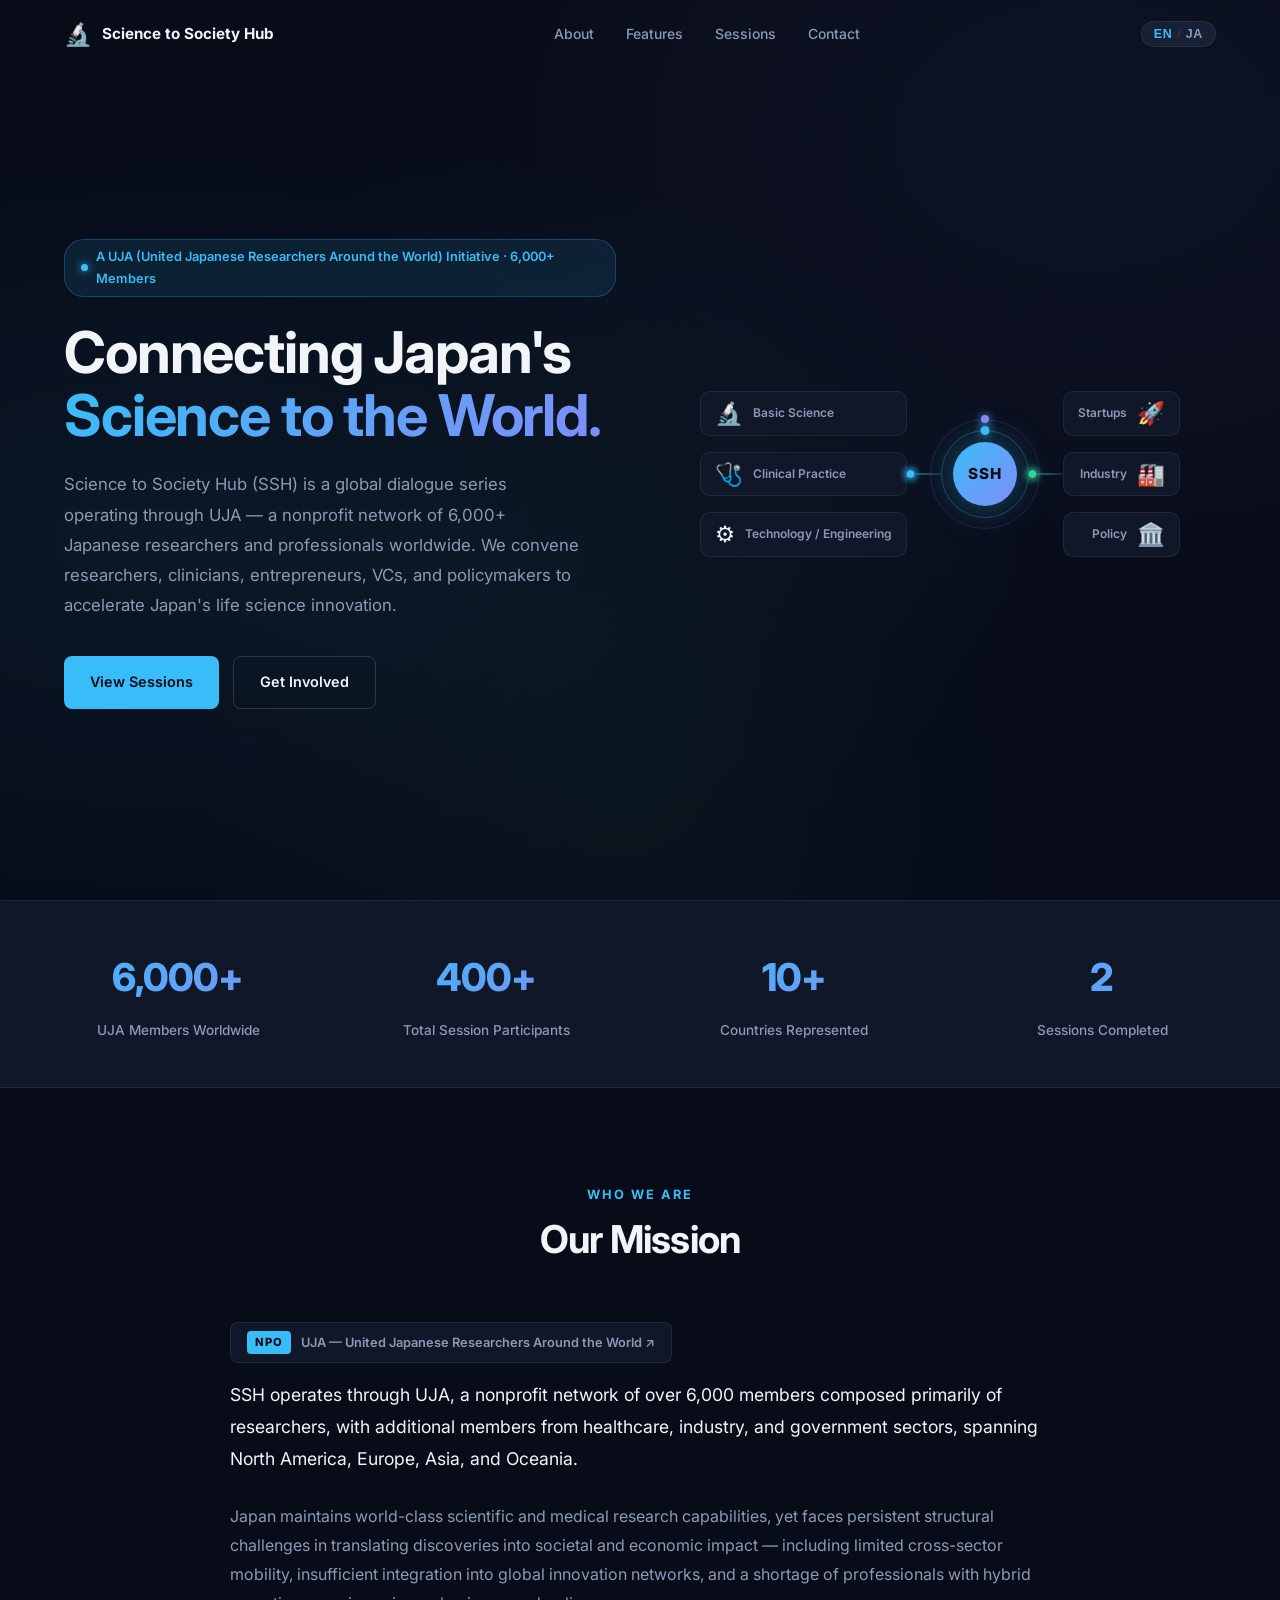
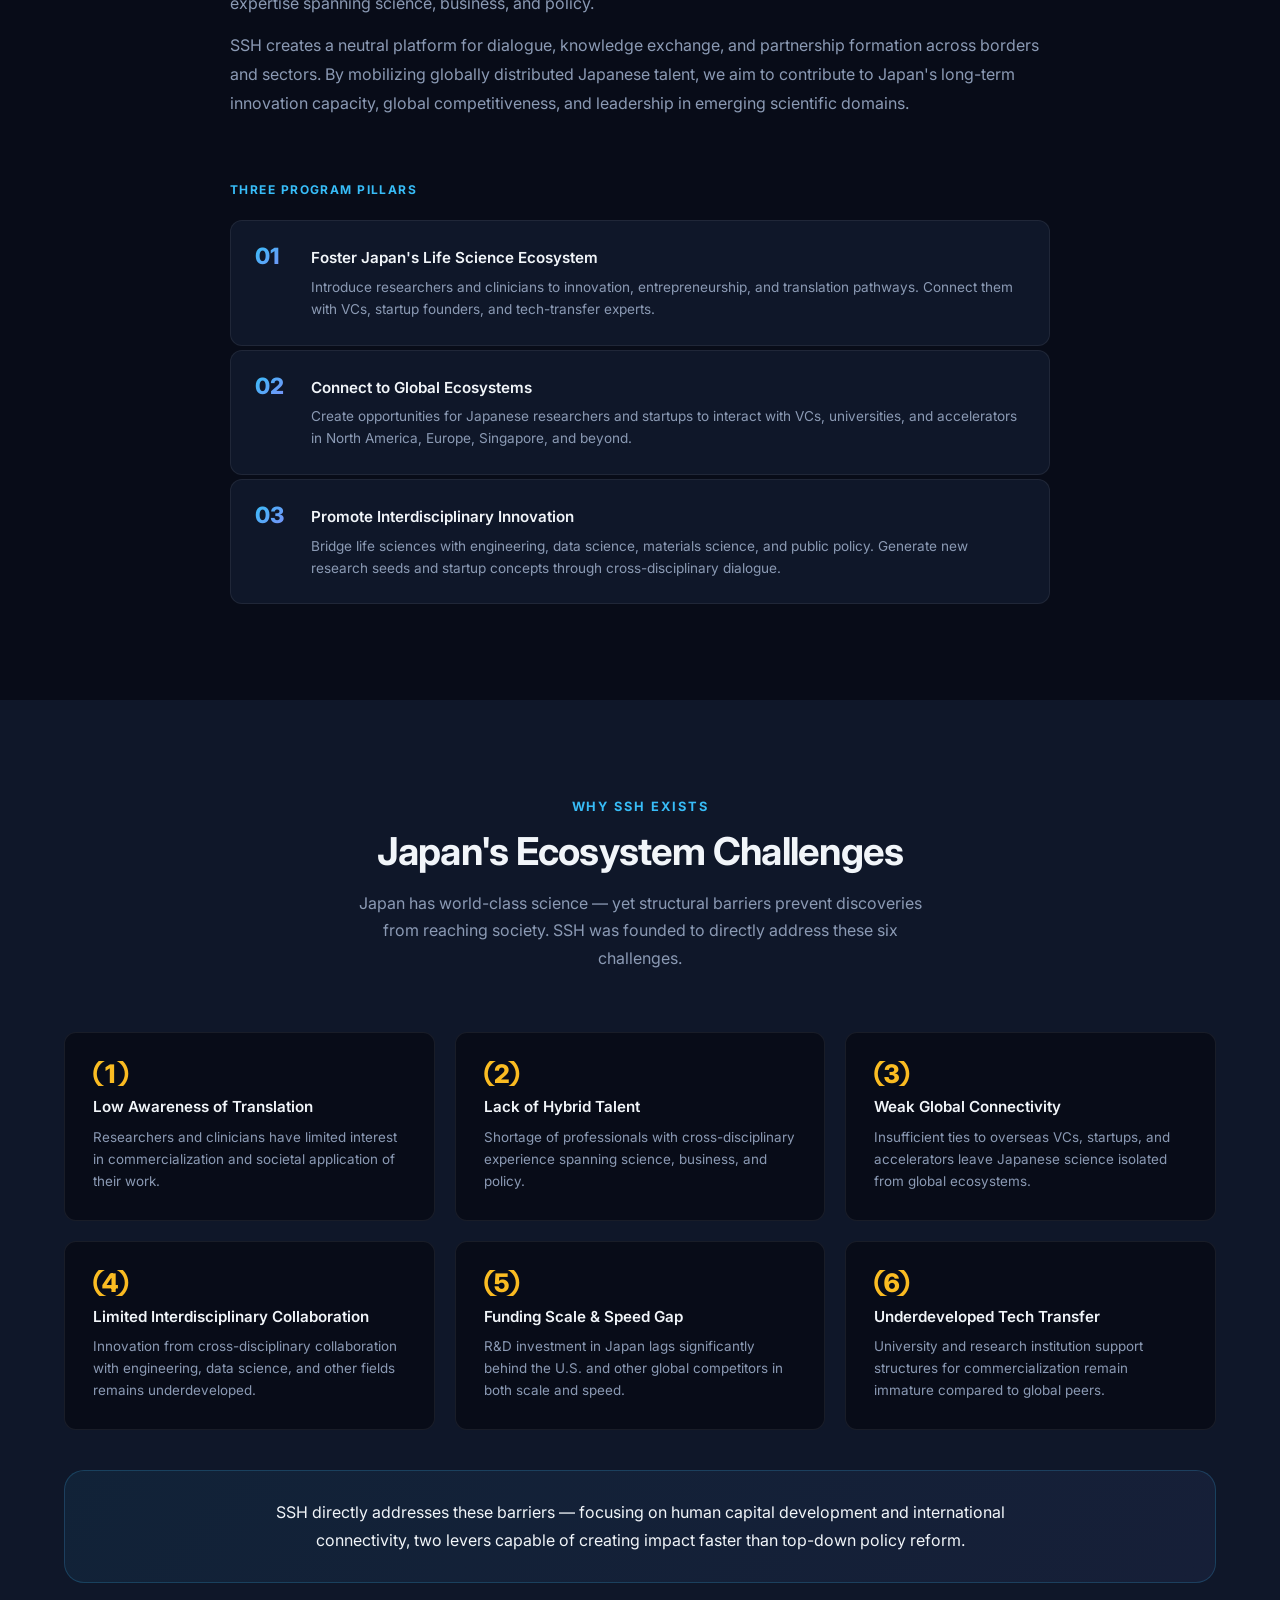
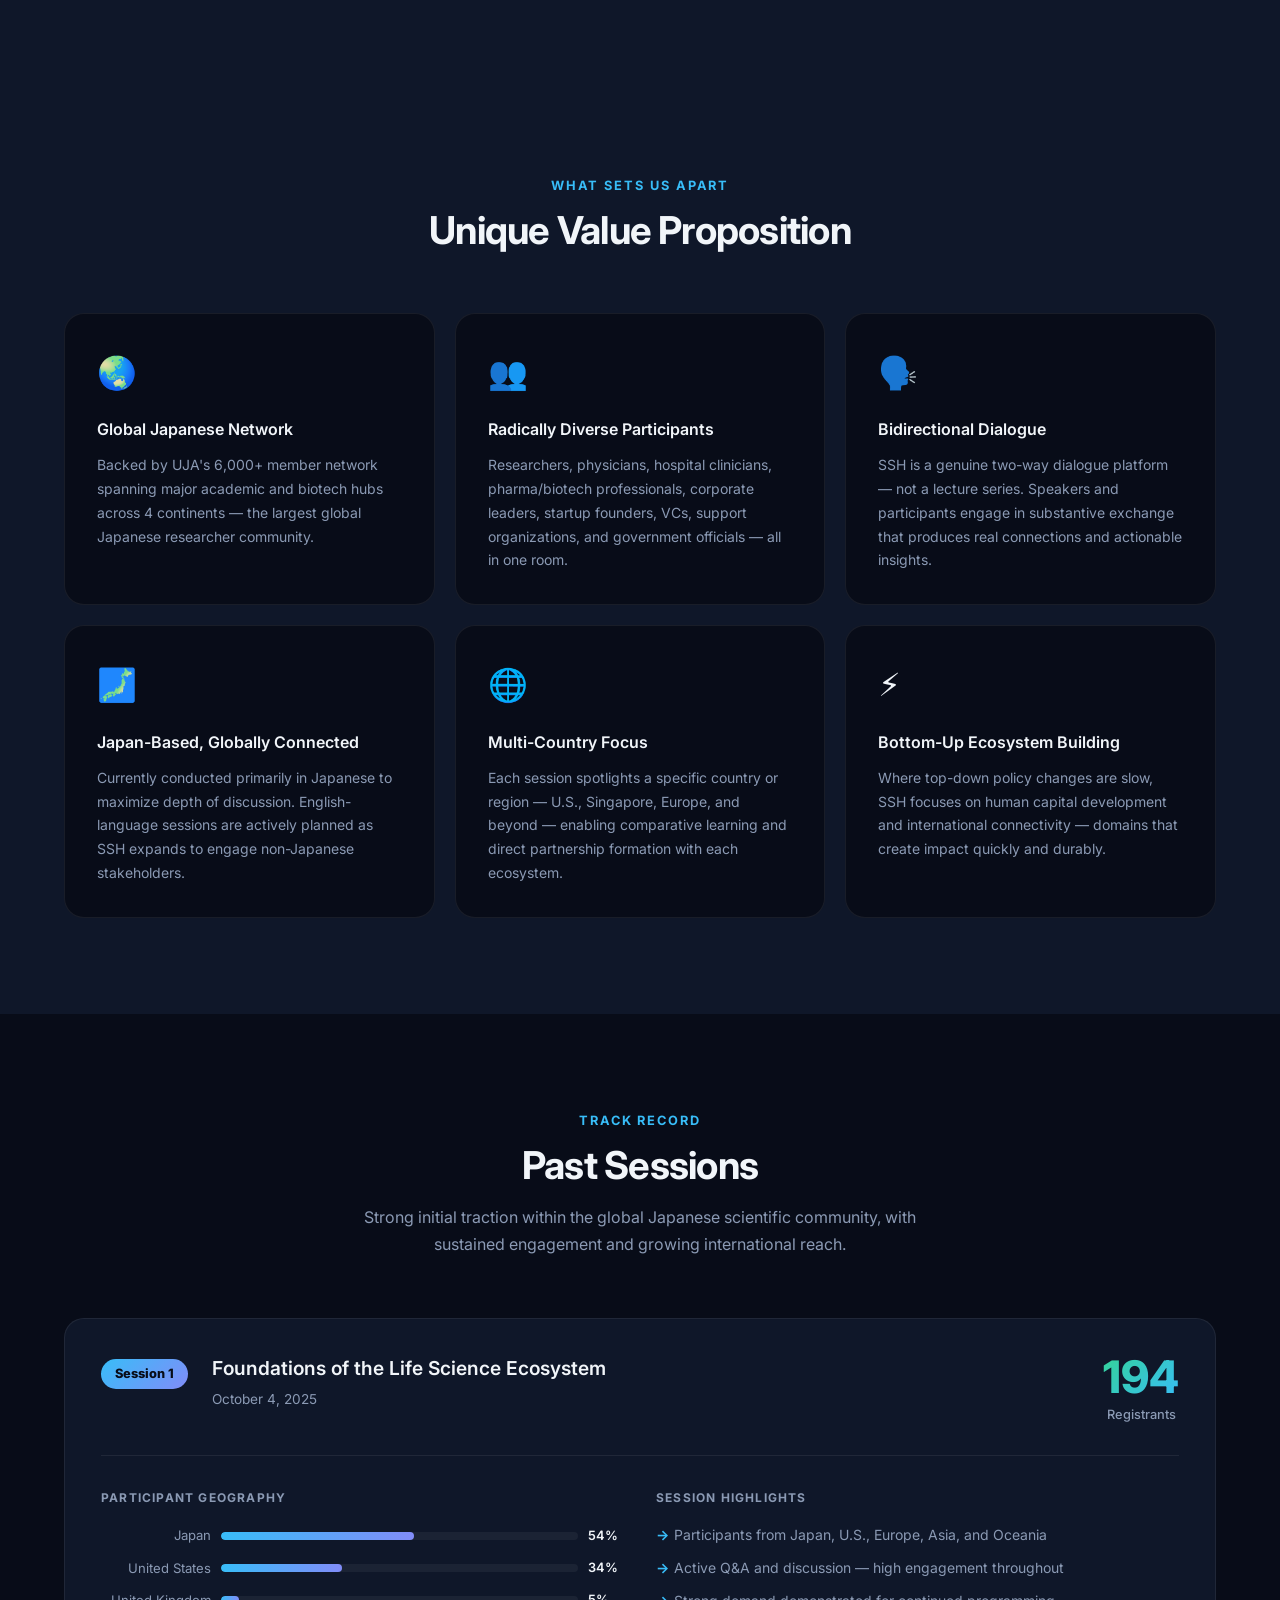
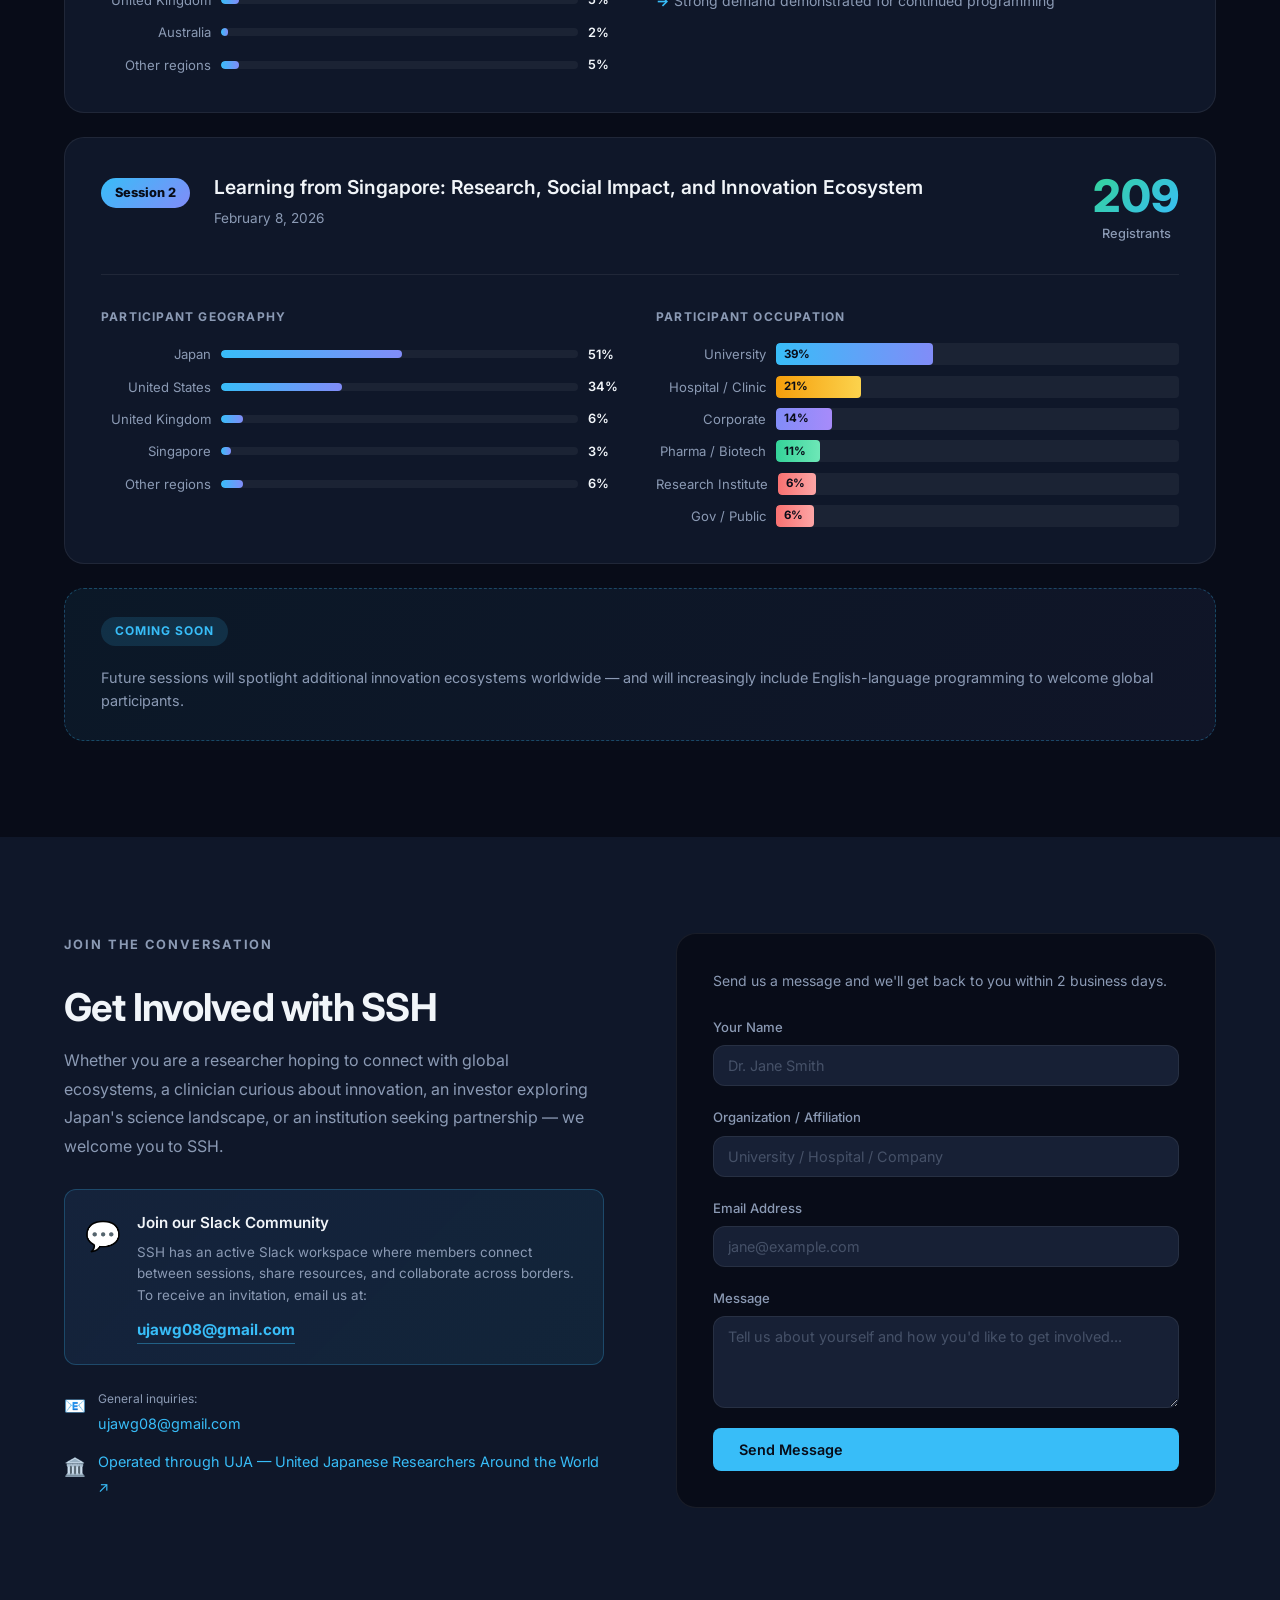
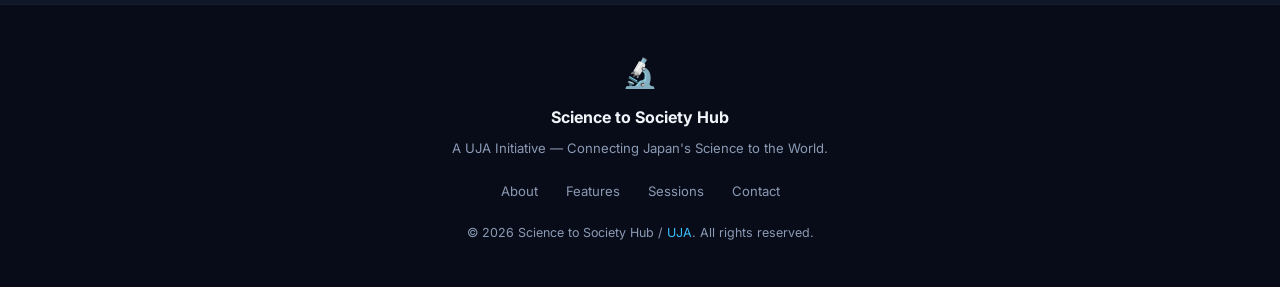
==== index.html @ d6fc8f11 "Initial commit" ====
<!DOCTYPE html>
<html lang="en">
<head>
  <meta charset="UTF-8" />
  <meta name="viewport" content="width=device-width, initial-scale=1.0" />
  <title>Science to Society Hub</title>
  <meta name="description" content="A global initiative connecting Japan's life science researchers to the world's innovation ecosystems, operating through UJA's 6,000+ member network." />
  <link rel="stylesheet" href="css/style.css" />
  <link rel="preconnect" href="https://fonts.googleapis.com" />
  <link href="https://fonts.googleapis.com/css2?family=Inter:wght@300;400;500;600;700&family=Noto+Sans+JP:wght@300;400;500;700&display=swap" rel="stylesheet" />
</head>
<body>

  <!-- ===== NAVIGATION ===== -->
  <header class="site-header" id="site-header">
    <nav class="nav-container">
      <a href="#" class="logo">
        <span class="logo-icon">🔬</span>
        <span class="logo-text">Science to Society Hub</span>
      </a>

      <ul class="nav-links">
        <li><a href="#about"    data-en="About"    data-ja="概要">About</a></li>
        <li><a href="#features" data-en="Features" data-ja="特徴">Features</a></li>
        <li><a href="#sessions" data-en="Sessions" data-ja="開催実績">Sessions</a></li>
        <li><a href="#contact"  data-en="Contact"  data-ja="お問い合わせ">Contact</a></li>
      </ul>

      <div class="nav-actions">
        <button class="lang-toggle" id="lang-toggle" aria-label="Switch language">
          <span class="lang-label active" id="lang-en">EN</span>
          <span class="lang-separator">/</span>
          <span class="lang-label" id="lang-ja">JA</span>
        </button>
        <button class="hamburger" id="hamburger" aria-label="Open menu">
          <span></span><span></span><span></span>
        </button>
      </div>
    </nav>
    <div class="mobile-menu" id="mobile-menu">
      <ul>
        <li><a href="#about"    data-en="About"    data-ja="概要">About</a></li>
        <li><a href="#features" data-en="Features" data-ja="特徴">Features</a></li>
        <li><a href="#sessions" data-en="Sessions" data-ja="開催実績">Sessions</a></li>
        <li><a href="#contact"  data-en="Contact"  data-ja="お問い合わせ">Contact</a></li>
      </ul>
    </div>
  </header>

  <main>

    <!-- ===== HERO ===== -->
    <section class="hero" id="hero">
      <div class="hero-bg"></div>
      <div class="hero-content">
        <div class="hero-badge">
          <span class="badge-dot"></span>
          <a href="https://www.uja-info.org/about-english" target="_blank" rel="noopener" class="badge-link"
             data-en="A UJA (United Japanese Researchers Around the World) Initiative · 6,000+ Members"
             data-ja="UJA（海外日本人研究者ネットワーク）イニシアティブ · 6,000人以上のメンバー">
            A UJA (United Japanese Researchers Around the World) Initiative · 6,000+ Members
          </a>
        </div>
        <h1 class="hero-title">
          <span data-en="Connecting Japan's" data-ja="日本の科学を">Connecting Japan's</span><br />
          <span class="accent" data-en="Science to the World." data-ja="世界へ。">Science to the World.</span>
        </h1>
        <p class="hero-subtitle" data-en="Science to Society Hub (SSH) is a global dialogue series operating through UJA — a nonprofit network of 6,000+ Japanese researchers and professionals worldwide. We convene researchers, clinicians, entrepreneurs, VCs, and policymakers to accelerate Japan's life science innovation." data-ja="Science to Society Hub（SSH）は、世界中の日本人研究者・専門家6,000人以上が参加するNPO法人UJAが運営するグローバル対話シリーズです。研究者、医療従事者、起業家、VC、政策立案者を集め、日本のライフサイエンス・イノベーションを加速させます。">
          Science to Society Hub (SSH) is a global dialogue series operating through UJA — a nonprofit network of 6,000+ Japanese researchers and professionals worldwide. We convene researchers, clinicians, entrepreneurs, VCs, and policymakers to accelerate Japan's life science innovation.
        </p>
        <div class="hero-actions">
          <a href="#sessions" class="btn btn-primary"   data-en="View Sessions"   data-ja="開催実績を見る">View Sessions</a>
          <a href="#contact"  class="btn btn-secondary" data-en="Get Involved"    data-ja="参加する">Get Involved</a>
        </div>
      </div>
      <div class="hero-visual">
        <div class="bridge-visual">

          <!-- Left: Knowledge sources -->
          <div class="bridge-side bridge-left">
            <div class="bridge-node">
              <div class="bn-icon">🔬</div>
              <div class="bn-label" data-en="Basic Science" data-ja="基礎科学">Basic Science</div>
            </div>
            <div class="bridge-node">
              <div class="bn-icon">🩺</div>
              <div class="bn-label" data-en="Clinical Practice" data-ja="臨床実践">Clinical Practice</div>
            </div>
            <div class="bridge-node">
              <div class="bn-icon">⚙️</div>
              <div class="bn-label" data-en="Technology / Engineering" data-ja="技術・工学">Technology / Engineering</div>
            </div>
          </div>

          <!-- Connecting flow left -->
          <div class="bridge-flow bridge-flow-l">
            <div class="flow-track"></div>
            <div class="flow-dot fd1"></div>
            <div class="flow-dot fd2"></div>
            <div class="flow-dot fd3"></div>
          </div>

          <!-- Center hub -->
          <div class="bridge-hub-wrap">
            <div class="bh-ring bh-ring-1"></div>
            <div class="bh-ring bh-ring-2"></div>
            <div class="bridge-hub-core">SSH</div>
          </div>

          <!-- Connecting flow right -->
          <div class="bridge-flow bridge-flow-r">
            <div class="flow-track"></div>
            <div class="flow-dot fd1"></div>
            <div class="flow-dot fd2"></div>
            <div class="flow-dot fd3"></div>
          </div>

          <!-- Right: Society targets -->
          <div class="bridge-side bridge-right">
            <div class="bridge-node">
              <div class="bn-icon">🚀</div>
              <div class="bn-label" data-en="Startups" data-ja="スタートアップ">Startups</div>
            </div>
            <div class="bridge-node">
              <div class="bn-icon">🏭</div>
              <div class="bn-label" data-en="Industry" data-ja="産業">Industry</div>
            </div>
            <div class="bridge-node">
              <div class="bn-icon">🏛️</div>
              <div class="bn-label" data-en="Policy" data-ja="政策">Policy</div>
            </div>
          </div>

        </div>
      </div>
    </section>

    <!-- ===== STATS ===== -->
    <section class="stats-bar">
      <div class="stats-container">
        <div class="stat-item">
          <span class="stat-number">6,000+</span>
          <span class="stat-label" data-en="UJA Members Worldwide" data-ja="UJA世界会員数">UJA Members Worldwide</span>
        </div>
        <div class="stat-item">
          <span class="stat-number">400+</span>
          <span class="stat-label" data-en="Total Session Participants" data-ja="累計参加登録者数">Total Session Participants</span>
        </div>
        <div class="stat-item">
          <span class="stat-number">10+</span>
          <span class="stat-label" data-en="Countries Represented" data-ja="参加国数">Countries Represented</span>
        </div>
        <div class="stat-item">
          <span class="stat-number">2</span>
          <span class="stat-label" data-en="Sessions Completed" data-ja="開催済みセッション">Sessions Completed</span>
        </div>
      </div>
    </section>

    <!-- ===== ABOUT / MISSION ===== -->
    <section class="about" id="about">
      <div class="section-container">
        <div class="section-header fade-in">
          <p class="section-eyebrow" data-en="Who We Are" data-ja="私たちについて">Who We Are</p>
          <h2 class="section-title" data-en="Our Mission" data-ja="ミッション">Our Mission</h2>
        </div>

        <div class="about-grid">
          <div class="about-text fade-in">
            <div class="uja-context">
              <div class="uja-logo-block">
                <span class="uja-badge">NPO</span>
                <a href="https://www.uja-info.org/about-english" target="_blank" rel="noopener" class="uja-name uja-link">UJA — United Japanese Researchers Around the World ↗</a>
              </div>
              <p class="lead" data-en="SSH operates through UJA, a nonprofit network of over 6,000 members composed primarily of researchers, with additional members from healthcare, industry, and government sectors, spanning North America, Europe, Asia, and Oceania." data-ja="SSHは、研究者を中心に医療・産業・政府機関のメンバーも擁する6,000人以上のNPO法人UJAのネットワークを通じて運営されています。北米・欧州・アジア・オセアニアに広がるグローバルコミュニティです。">
                SSH operates through UJA, a nonprofit network of over 6,000 members composed primarily of researchers, with additional members from healthcare, industry, and government sectors, spanning North America, Europe, Asia, and Oceania.
              </p>
            </div>
            <p data-en="Japan maintains world-class scientific and medical research capabilities, yet faces persistent structural challenges in translating discoveries into societal and economic impact — including limited cross-sector mobility, insufficient integration into global innovation networks, and a shortage of professionals with hybrid expertise spanning science, business, and policy." data-ja="日本は世界トップレベルの科学・医療研究力を持ちながら、発見を社会的・経済的インパクトへと転換する構造的課題に直面しています。分野横断的な人材流動性の低さ、グローバルイノベーションネットワークへの参入不足、科学・ビジネス・政策にわたるハイブリッド人材の不足などが課題です。">
              Japan maintains world-class scientific and medical research capabilities, yet faces persistent structural challenges in translating discoveries into societal and economic impact — including limited cross-sector mobility, insufficient integration into global innovation networks, and a shortage of professionals with hybrid expertise spanning science, business, and policy.
            </p>
            <p data-en="SSH creates a neutral platform for dialogue, knowledge exchange, and partnership formation across borders and sectors. By mobilizing globally distributed Japanese talent, we aim to contribute to Japan's long-term innovation capacity, global competitiveness, and leadership in emerging scientific domains." data-ja="SSHはセクターを越え、国境を越えた対話・知識交換・パートナーシップ形成のためのニュートラルなプラットフォームを提供します。世界に分散する日本の優秀な人材を結集することで、日本の長期的なイノベーション力と新興科学分野でのリーダーシップに貢献します。">
              SSH creates a neutral platform for dialogue, knowledge exchange, and partnership formation across borders and sectors. By mobilizing globally distributed Japanese talent, we aim to contribute to Japan's long-term innovation capacity, global competitiveness, and leadership in emerging scientific domains.
            </p>
          </div>

          <div class="program-pillars fade-in">
            <h3 class="pillars-title" data-en="Three Program Pillars" data-ja="3つのプログラム柱">Three Program Pillars</h3>
            <div class="pillar-card">
              <div class="pillar-num">01</div>
              <div class="pillar-content">
                <h4 data-en="Foster Japan's Life Science Ecosystem" data-ja="日本のライフサイエンス・エコシステムの育成">Foster Japan's Life Science Ecosystem</h4>
                <p data-en="Introduce researchers and clinicians to innovation, entrepreneurship, and translation pathways. Connect them with VCs, startup founders, and tech-transfer experts." data-ja="研究者や臨床家にイノベーション・起業・トランスレーションの道筋を紹介し、VC・スタートアップ創業者・技術移転専門家と結ぶ。">Introduce researchers and clinicians to innovation, entrepreneurship, and translation pathways. Connect them with VCs, startup founders, and tech-transfer experts.</p>
              </div>
            </div>
            <div class="pillar-card">
              <div class="pillar-num">02</div>
              <div class="pillar-content">
                <h4 data-en="Connect to Global Ecosystems" data-ja="グローバル・エコシステムとの接続">Connect to Global Ecosystems</h4>
                <p data-en="Create opportunities for Japanese researchers and startups to interact with VCs, universities, and accelerators in North America, Europe, Singapore, and beyond." data-ja="北米・欧州・シンガポール等のVC・大学・アクセラレーターと日本の研究者やスタートアップが交流できる機会を創出する。">Create opportunities for Japanese researchers and startups to interact with VCs, universities, and accelerators in North America, Europe, Singapore, and beyond.</p>
              </div>
            </div>
            <div class="pillar-card">
              <div class="pillar-num">03</div>
              <div class="pillar-content">
                <h4 data-en="Promote Interdisciplinary Innovation" data-ja="学際的イノベーションの促進">Promote Interdisciplinary Innovation</h4>
                <p data-en="Bridge life sciences with engineering, data science, materials science, and public policy. Generate new research seeds and startup concepts through cross-disciplinary dialogue." data-ja="ライフサイエンスと工学・データサイエンス・材料科学・公共政策を結びつけ、学際的対話から新たな研究シーズやスタートアップ構想を生む。">Bridge life sciences with engineering, data science, materials science, and public policy. Generate new research seeds and startup concepts through cross-disciplinary dialogue.</p>
              </div>
            </div>
          </div>
        </div>
      </div>
    </section>

    <!-- ===== CHALLENGES ===== -->
    <section class="challenges" id="challenges">
      <div class="section-container">
        <div class="section-header fade-in">
          <p class="section-eyebrow" data-en="Why SSH Exists" data-ja="SSHが生まれた理由">Why SSH Exists</p>
          <h2 class="section-title" data-en="Japan's Ecosystem Challenges" data-ja="日本のエコシステムの課題">Japan's Ecosystem Challenges</h2>
          <p class="section-subtitle" data-en="Japan has world-class science — yet structural barriers prevent discoveries from reaching society. SSH was founded to directly address these six challenges." data-ja="日本は世界水準の科学力を持ちながら、発見が社会に届かない構造的な障壁があります。SSHはこの6つの課題を正面から解決するために設立されました。">
            Japan has world-class science — yet structural barriers prevent discoveries from reaching society. SSH was founded to directly address these six challenges.
          </p>
        </div>
        <div class="challenges-grid">
          <div class="challenge-card fade-in">
            <div class="ch-num">①</div>
            <h4 data-en="Low Awareness of Translation" data-ja="社会実装への意識の希薄さ">Low Awareness of Translation</h4>
            <p data-en="Researchers and clinicians have limited interest in commercialization and societal application of their work." data-ja="研究者や医師の事業化・社会実装への関心が低く、研究が社会に届きにくい。">Researchers and clinicians have limited interest in commercialization and societal application of their work.</p>
          </div>
          <div class="challenge-card fade-in">
            <div class="ch-num">②</div>
            <h4 data-en="Lack of Hybrid Talent" data-ja="人材の多様性・流動性の不足">Lack of Hybrid Talent</h4>
            <p data-en="Shortage of professionals with cross-disciplinary experience spanning science, business, and policy." data-ja="サイエンス・ビジネス・政策など多分野横断的な経験を持つ人材が圧倒的に不足している。">Shortage of professionals with cross-disciplinary experience spanning science, business, and policy.</p>
          </div>
          <div class="challenge-card fade-in">
            <div class="ch-num">③</div>
            <h4 data-en="Weak Global Connectivity" data-ja="グローバルエコシステムとの接続不足">Weak Global Connectivity</h4>
            <p data-en="Insufficient ties to overseas VCs, startups, and accelerators leave Japanese science isolated from global ecosystems." data-ja="海外VC・スタートアップ・アクセラレーターとの連携が乏しく、日本の科学がグローバルエコシステムから孤立している。">Insufficient ties to overseas VCs, startups, and accelerators leave Japanese science isolated from global ecosystems.</p>
          </div>
          <div class="challenge-card fade-in">
            <div class="ch-num">④</div>
            <h4 data-en="Limited Interdisciplinary Collaboration" data-ja="学際的連携の弱さ">Limited Interdisciplinary Collaboration</h4>
            <p data-en="Innovation from cross-disciplinary collaboration with engineering, data science, and other fields remains underdeveloped." data-ja="工学・データサイエンスなど他分野との協業によるイノベーション創出が限定的で、融合研究が進んでいない。">Innovation from cross-disciplinary collaboration with engineering, data science, and other fields remains underdeveloped.</p>
          </div>
          <div class="challenge-card fade-in">
            <div class="ch-num">⑤</div>
            <h4 data-en="Funding Scale &amp; Speed Gap" data-ja="資金調達の規模とスピードの差">Funding Scale &amp; Speed Gap</h4>
            <p data-en="R&amp;D investment in Japan lags significantly behind the U.S. and other global competitors in both scale and speed." data-ja="研究・開発への投資額が米国など競合国と比べて少なく、スピードも遅い。資金調達の規模・速度において大きな格差がある。">R&amp;D investment in Japan lags significantly behind the U.S. and other global competitors in both scale and speed.</p>
          </div>
          <div class="challenge-card fade-in">
            <div class="ch-num">⑥</div>
            <h4 data-en="Underdeveloped Tech Transfer" data-ja="技術移転機能の弱さ">Underdeveloped Tech Transfer</h4>
            <p data-en="University and research institution support structures for commercialization remain immature compared to global peers." data-ja="大学・研究機関の事業化支援体制が未整備で、技術移転のエコシステムが十分に機能していない。">University and research institution support structures for commercialization remain immature compared to global peers.</p>
          </div>
        </div>
        <div class="challenges-footer fade-in">
          <p data-en="SSH directly addresses these barriers — focusing on human capital development and international connectivity, two levers capable of creating impact faster than top-down policy reform." data-ja="SSHはこれらの障壁に直接取り組みます。トップダウンの政策改革よりも素早くインパクトを生み出せる「人材育成」と「国際的連結性」の強化に集中します。">
            SSH directly addresses these barriers — focusing on human capital development and international connectivity, two levers capable of creating impact faster than top-down policy reform.
          </p>
        </div>
      </div>
    </section>

    <!-- ===== FEATURES ===== -->
    <section class="features" id="features">
      <div class="section-container">
        <div class="section-header fade-in">
          <p class="section-eyebrow" data-en="What Sets Us Apart" data-ja="SSHの特徴">What Sets Us Apart</p>
          <h2 class="section-title" data-en="Unique Value Proposition" data-ja="独自の価値">Unique Value Proposition</h2>
        </div>
        <div class="features-grid">
          <div class="feature-card fade-in">
            <div class="feature-icon">🌏</div>
            <h3 data-en="Global Japanese Network" data-ja="グローバル日本人ネットワーク">Global Japanese Network</h3>
            <p data-en="Backed by UJA's 6,000+ member network spanning major academic and biotech hubs across 4 continents — the largest global Japanese researcher community." data-ja="4大陸の主要な学術・バイオテクハブをカバーするUJA 6,000人超の会員ネットワーク。世界最大の日本人研究者コミュニティが基盤です。">Backed by UJA's 6,000+ member network spanning major academic and biotech hubs across 4 continents — the largest global Japanese researcher community.</p>
          </div>
          <div class="feature-card fade-in">
            <div class="feature-icon">👥</div>
            <h3 data-en="Radically Diverse Participants" data-ja="多様なステークホルダー">Radically Diverse Participants</h3>
            <p data-en="Researchers, physicians, hospital clinicians, pharma/biotech professionals, corporate leaders, startup founders, VCs, support organizations, and government officials — all in one room." data-ja="研究者・医師・臨床家・製薬/バイオ企業・スタートアップ創業者・VC・支援機関・行政・政府機関など、多様な職種が一堂に会します。">Researchers, physicians, hospital clinicians, pharma/biotech professionals, corporate leaders, startup founders, VCs, support organizations, and government officials — all in one room.</p>
          </div>
          <div class="feature-card fade-in">
            <div class="feature-icon">🗣️</div>
            <h3 data-en="Bidirectional Dialogue" data-ja="双方向対話プラットフォーム">Bidirectional Dialogue</h3>
            <p data-en="SSH is a genuine two-way dialogue platform — not a lecture series. Speakers and participants engage in substantive exchange that produces real connections and actionable insights." data-ja="SSHは一方通行の講演ではなく、真の双方向対話プラットフォームです。スピーカーと参加者が実質的な交流を通じて、リアルなつながりと実行可能な示唆を生み出します。">SSH is a genuine two-way dialogue platform — not a lecture series. Speakers and participants engage in substantive exchange that produces real connections and actionable insights.</p>
          </div>
          <div class="feature-card fade-in">
            <div class="feature-icon">🗾</div>
            <h3 data-en="Japan-Based, Globally Connected" data-ja="日本発、グローバル展開">Japan-Based, Globally Connected</h3>
            <p data-en="Currently conducted primarily in Japanese to maximize depth of discussion. English-language sessions are actively planned as SSH expands to engage non-Japanese stakeholders." data-ja="現在は議論の深さを最大化するため主に日本語で実施。SSHの国際展開に伴い、英語セッションも積極的に企画しています。">Currently conducted primarily in Japanese to maximize depth of discussion. English-language sessions are actively planned as SSH expands to engage non-Japanese stakeholders.</p>
          </div>
          <div class="feature-card fade-in">
            <div class="feature-icon">🌐</div>
            <h3 data-en="Multi-Country Focus" data-ja="多国間フォーカス">Multi-Country Focus</h3>
            <p data-en="Each session spotlights a specific country or region — U.S., Singapore, Europe, and beyond — enabling comparative learning and direct partnership formation with each ecosystem." data-ja="各セッションでは米国・シンガポール・欧州など特定の国・地域に焦点を当て、比較学習と各エコシステムとの直接的なパートナーシップ形成を可能にします。">Each session spotlights a specific country or region — U.S., Singapore, Europe, and beyond — enabling comparative learning and direct partnership formation with each ecosystem.</p>
          </div>
          <div class="feature-card fade-in">
            <div class="feature-icon">⚡</div>
            <h3 data-en="Bottom-Up Ecosystem Building" data-ja="ボトムアップのエコシステム形成">Bottom-Up Ecosystem Building</h3>
            <p data-en="Where top-down policy changes are slow, SSH focuses on human capital development and international connectivity — domains that create impact quickly and durably." data-ja="トップダウンの政策変更が遅い中、SSHは人材育成と国際的な連結性に集中。素早く持続的なインパクトを生み出せる領域で動きます。">Where top-down policy changes are slow, SSH focuses on human capital development and international connectivity — domains that create impact quickly and durably.</p>
          </div>
        </div>
      </div>
    </section>

    <!-- ===== SESSIONS ===== -->
    <section class="sessions" id="sessions">
      <div class="section-container">
        <div class="section-header fade-in">
          <p class="section-eyebrow" data-en="Track Record" data-ja="開催実績">Track Record</p>
          <h2 class="section-title" data-en="Past Sessions" data-ja="これまでのセッション">Past Sessions</h2>
          <p class="section-subtitle" data-en="Strong initial traction within the global Japanese scientific community, with sustained engagement and growing international reach." data-ja="グローバルな日本人科学者コミュニティで強い反響を呼び、継続的なエンゲージメントと国際的広がりを実現しています。">Strong initial traction within the global Japanese scientific community, with sustained engagement and growing international reach.</p>
        </div>

        <!-- Session 1 -->
        <div class="session-block fade-in">
          <div class="session-header">
            <div class="session-number">Session 1</div>
            <div class="session-meta">
              <h3 data-en="Foundations of the Life Science Ecosystem" data-ja="ライフサイエンス・エコシステム基礎講座">Foundations of the Life Science Ecosystem</h3>
              <p class="session-date">
                <span data-en="October 4, 2025" data-ja="2025年10月4日">October 4, 2025</span>
              </p>
            </div>
            <div class="session-reg">
              <span class="reg-number">194</span>
              <span class="reg-label" data-en="Registrants" data-ja="登録者">Registrants</span>
            </div>
          </div>
          <div class="session-body">
            <div class="geo-chart">
              <h4 class="chart-title" data-en="Participant Geography" data-ja="参加者の国・地域分布">Participant Geography</h4>
              <div class="geo-bars">
                <div class="geo-row">
                  <span class="geo-country" data-en="Japan" data-ja="日本">Japan</span>
                  <div class="geo-bar-wrap"><div class="geo-bar" style="width:54%"></div></div>
                  <span class="geo-pct">54%</span>
                </div>
                <div class="geo-row">
                  <span class="geo-country" data-en="United States" data-ja="米国">United States</span>
                  <div class="geo-bar-wrap"><div class="geo-bar" style="width:34%"></div></div>
                  <span class="geo-pct">34%</span>
                </div>
                <div class="geo-row">
                  <span class="geo-country" data-en="United Kingdom" data-ja="英国">United Kingdom</span>
                  <div class="geo-bar-wrap"><div class="geo-bar" style="width:5%"></div></div>
                  <span class="geo-pct">5%</span>
                </div>
                <div class="geo-row">
                  <span class="geo-country" data-en="Australia" data-ja="オーストラリア">Australia</span>
                  <div class="geo-bar-wrap"><div class="geo-bar" style="width:2%"></div></div>
                  <span class="geo-pct">2%</span>
                </div>
                <div class="geo-row">
                  <span class="geo-country" data-en="Other regions" data-ja="その他">Other regions</span>
                  <div class="geo-bar-wrap"><div class="geo-bar" style="width:5%"></div></div>
                  <span class="geo-pct">5%</span>
                </div>
              </div>
            </div>
            <div class="session-highlights">
              <h4 class="chart-title" data-en="Session Highlights" data-ja="セッションのハイライト">Session Highlights</h4>
              <ul class="highlight-list">
                <li data-en="Participants from Japan, U.S., Europe, Asia, and Oceania" data-ja="日本・米国・欧州・アジア・オセアニアから参加">Participants from Japan, U.S., Europe, Asia, and Oceania</li>
                <li data-en="Active Q&A and discussion — high engagement throughout" data-ja="活発なQ&Aとディスカッション — 高いエンゲージメントを維持">Active Q&amp;A and discussion — high engagement throughout</li>
                <li data-en="Strong demand demonstrated for continued programming" data-ja="継続プログラムへの強い需要を確認">Strong demand demonstrated for continued programming</li>
              </ul>
            </div>
          </div>
        </div>

        <!-- Session 2 -->
        <div class="session-block fade-in">
          <div class="session-header">
            <div class="session-number">Session 2</div>
            <div class="session-meta">
              <h3 data-en="Learning from Singapore: Research, Social Impact, and Innovation Ecosystem" data-ja="シンガポールから学ぶ：研究・社会的インパクト・イノベーション・エコシステム">Learning from Singapore: Research, Social Impact, and Innovation Ecosystem</h3>
              <p class="session-date">
                <span data-en="February 8, 2026" data-ja="2026年2月8日">February 8, 2026</span>
              </p>
            </div>
            <div class="session-reg">
              <span class="reg-number">209</span>
              <span class="reg-label" data-en="Registrants" data-ja="登録者">Registrants</span>
            </div>
          </div>
          <div class="session-body">
            <div class="geo-chart">
              <h4 class="chart-title" data-en="Participant Geography" data-ja="参加者の国・地域分布">Participant Geography</h4>
              <div class="geo-bars">
                <div class="geo-row">
                  <span class="geo-country" data-en="Japan" data-ja="日本">Japan</span>
                  <div class="geo-bar-wrap"><div class="geo-bar" style="width:50.7%"></div></div>
                  <span class="geo-pct">51%</span>
                </div>
                <div class="geo-row">
                  <span class="geo-country" data-en="United States" data-ja="米国">United States</span>
                  <div class="geo-bar-wrap"><div class="geo-bar" style="width:34%"></div></div>
                  <span class="geo-pct">34%</span>
                </div>
                <div class="geo-row">
                  <span class="geo-country" data-en="United Kingdom" data-ja="英国">United Kingdom</span>
                  <div class="geo-bar-wrap"><div class="geo-bar" style="width:6.2%"></div></div>
                  <span class="geo-pct">6%</span>
                </div>
                <div class="geo-row">
                  <span class="geo-country" data-en="Singapore" data-ja="シンガポール">Singapore</span>
                  <div class="geo-bar-wrap"><div class="geo-bar" style="width:2.9%"></div></div>
                  <span class="geo-pct">3%</span>
                </div>
                <div class="geo-row">
                  <span class="geo-country" data-en="Other regions" data-ja="その他">Other regions</span>
                  <div class="geo-bar-wrap"><div class="geo-bar" style="width:6.1%"></div></div>
                  <span class="geo-pct">6%</span>
                </div>
              </div>
            </div>
            <div class="occ-chart">
              <h4 class="chart-title" data-en="Participant Occupation" data-ja="参加者の職種分布">Participant Occupation</h4>
              <div class="occ-bars">
                <div class="occ-row">
                  <span class="occ-label" data-en="University" data-ja="大学">University</span>
                  <div class="occ-bar-wrap"><div class="occ-bar" style="width:39%"><span>39%</span></div></div>
                </div>
                <div class="occ-row">
                  <span class="occ-label" data-en="Hospital / Clinic" data-ja="病院・クリニック">Hospital / Clinic</span>
                  <div class="occ-bar-wrap"><div class="occ-bar occ-b2" style="width:21%"><span>21%</span></div></div>
                </div>
                <div class="occ-row">
                  <span class="occ-label" data-en="Corporate" data-ja="企業">Corporate</span>
                  <div class="occ-bar-wrap"><div class="occ-bar occ-b3" style="width:14%"><span>14%</span></div></div>
                </div>
                <div class="occ-row">
                  <span class="occ-label" data-en="Pharma / Biotech" data-ja="製薬・バイオテク">Pharma / Biotech</span>
                  <div class="occ-bar-wrap"><div class="occ-bar occ-b4" style="width:11%"><span>11%</span></div></div>
                </div>
                <div class="occ-row">
                  <span class="occ-label" data-en="Research Institute" data-ja="研究所">Research Institute</span>
                  <div class="occ-bar-wrap"><div class="occ-bar occ-b5" style="width:6%"><span>6%</span></div></div>
                </div>
                <div class="occ-row">
                  <span class="occ-label" data-en="Gov / Public" data-ja="行政・公的機関">Gov / Public</span>
                  <div class="occ-bar-wrap"><div class="occ-bar occ-b5" style="width:6%"><span>6%</span></div></div>
                </div>
              </div>
            </div>
          </div>
        </div>

        <!-- Coming up -->
        <div class="upcoming-teaser fade-in">
          <div class="teaser-inner">
            <span class="teaser-tag" data-en="Coming Soon" data-ja="次回予告">Coming Soon</span>
            <p data-en="Future sessions will spotlight additional innovation ecosystems worldwide — and will increasingly include English-language programming to welcome global participants." data-ja="今後のセッションでは世界各地のイノベーション・エコシステムを特集し、グローバルな参加者を迎えるための英語プログラムも拡充していきます。">Future sessions will spotlight additional innovation ecosystems worldwide — and will increasingly include English-language programming to welcome global participants.</p>
          </div>
        </div>
      </div>
    </section>

    <!-- ===== CONTACT ===== -->
    <section class="contact" id="contact">
      <div class="section-container">
        <div class="contact-inner">
          <div class="contact-info fade-in">
            <p class="section-eyebrow" data-en="Join the Conversation" data-ja="参加・お問い合わせ">Join the Conversation</p>
            <h2 class="section-title" data-en="Get Involved with SSH" data-ja="SSHに参加しよう">Get Involved with SSH</h2>
            <p data-en="Whether you are a researcher hoping to connect with global ecosystems, a clinician curious about innovation, an investor exploring Japan's science landscape, or an institution seeking partnership — we welcome you to SSH." data-ja="グローバルなエコシステムとつながりたい研究者、イノベーションに関心を持つ臨床家、日本の科学を探求する投資家、パートナーシップを模索する機関など — どなたでもSSHへの参加を歓迎します。">
              Whether you are a researcher hoping to connect with global ecosystems, a clinician curious about innovation, an investor exploring Japan's science landscape, or an institution seeking partnership — we welcome you to SSH.
            </p>

            <div class="slack-cta fade-in">
              <div class="slack-icon">💬</div>
              <div class="slack-text">
                <h4 data-en="Join our Slack Community" data-ja="Slackコミュニティに参加する">Join our Slack Community</h4>
                <p data-en="SSH has an active Slack workspace where members connect between sessions, share resources, and collaborate across borders. To receive an invitation, email us at:" data-ja="SSHではセッション間でもメンバーがつながり、情報共有・国際的コラボレーションができるSlackワークスペースを運営しています。参加ご希望の方はメールでご連絡ください：">
                  SSH has an active Slack workspace where members connect between sessions, share resources, and collaborate across borders. To receive an invitation, email us at:
                </p>
                <a href="mailto:ujawg08@gmail.com" class="slack-email">ujawg08@gmail.com</a>
              </div>
            </div>

            <div class="contact-details">
              <div class="contact-item">
                <span class="contact-icon">📧</span>
                <div>
                  <span data-en="General inquiries:" data-ja="一般お問い合わせ：">General inquiries:</span>
                  <a href="mailto:ujawg08@gmail.com">ujawg08@gmail.com</a>
                </div>
              </div>
              <div class="contact-item">
                <span class="contact-icon">🏛️</span>
                <a href="https://www.uja-info.org/about-english" target="_blank" rel="noopener"
                   data-en="Operated through UJA — United Japanese Researchers Around the World ↗"
                   data-ja="UJA（海外日本人研究者ネットワーク）を通じて運営 ↗">
                  Operated through UJA — United Japanese Researchers Around the World ↗
                </a>
              </div>
            </div>
          </div>

          <form class="contact-form fade-in" id="contact-form" novalidate>
            <div class="form-intro">
              <p data-en="Send us a message and we'll get back to you within 2 business days." data-ja="メッセージをお送りください。2営業日以内にご返信いたします。">Send us a message and we'll get back to you within 2 business days.</p>
            </div>
            <div class="form-group">
              <label for="name" data-en="Your Name" data-ja="お名前">Your Name</label>
              <input type="text" id="name" name="name" required
                data-placeholder-en="Dr. Jane Smith" data-placeholder-ja="山田 太郎"
                placeholder="Dr. Jane Smith" />
            </div>
            <div class="form-group">
              <label for="org" data-en="Organization / Affiliation" data-ja="所属機関">Organization / Affiliation</label>
              <input type="text" id="org" name="org"
                data-placeholder-en="University / Hospital / Company" data-placeholder-ja="大学 / 病院 / 企業など"
                placeholder="University / Hospital / Company" />
            </div>
            <div class="form-group">
              <label for="email" data-en="Email Address" data-ja="メールアドレス">Email Address</label>
              <input type="email" id="email" name="email" required
                data-placeholder-en="jane@example.com" data-placeholder-ja="taro@example.com"
                placeholder="jane@example.com" />
            </div>
            <div class="form-group">
              <label for="message" data-en="Message" data-ja="メッセージ">Message</label>
              <textarea id="message" name="message" rows="4" required
                data-placeholder-en="Tell us about yourself and how you'd like to get involved..."
                data-placeholder-ja="自己紹介と、どのようにSSHに関わりたいかをお聞かせください..."
                placeholder="Tell us about yourself and how you'd like to get involved..."></textarea>
            </div>
            <button type="submit" class="btn btn-primary" data-en="Send Message" data-ja="送信する">Send Message</button>
          </form>
        </div>
      </div>
    </section>

  </main>

  <!-- ===== FOOTER ===== -->
  <footer class="site-footer">
    <div class="footer-container">
      <div class="footer-brand">
        <span class="logo-icon">🔬</span>
        <span class="logo-text">Science to Society Hub</span>
        <p data-en="A UJA Initiative — Connecting Japan's Science to the World." data-ja="UJAイニシアティブ — 日本の科学を世界へ。">A UJA Initiative — Connecting Japan's Science to the World.</p>
      </div>
      <nav class="footer-nav">
        <a href="#about"    data-en="About"    data-ja="概要">About</a>
        <a href="#features" data-en="Features" data-ja="特徴">Features</a>
        <a href="#sessions" data-en="Sessions" data-ja="開催実績">Sessions</a>
        <a href="#contact"  data-en="Contact"  data-ja="お問い合わせ">Contact</a>
      </nav>
      <p class="footer-copy">
        &copy; <span id="year"></span> Science to Society Hub /
        <a href="https://www.uja-info.org/about-english" target="_blank" rel="noopener" style="color:var(--color-accent);text-decoration:none;">UJA</a>.
        <span data-en="All rights reserved." data-ja="All rights reserved.">All rights reserved.</span>
      </p>
    </div>
  </footer>

  <script src="js/main.js"></script>
</body>
</html>
---- css/style.css ----
/* ============================================================
   Science to Society Hub — Main Stylesheet
   ============================================================ */

/* ---------- CSS Variables ---------- */
:root {
  --color-bg:        #080c18;
  --color-surface:   #0f1729;
  --color-surface-2: #172035;
  --color-accent:    #38bdf8;
  --color-accent-2:  #818cf8;
  --color-accent-3:  #34d399;
  --color-text:      #f1f5f9;
  --color-text-muted:#8b9ab4;
  --color-border:    rgba(255, 255, 255, 0.07);

  --font-sans: 'Inter', 'Noto Sans JP', system-ui, sans-serif;
  --radius:    12px;
  --radius-lg: 20px;
  --transition: 0.25s ease;
  --max-width: 1200px;
  --nav-height: 68px;
}

/* ---------- Reset ---------- */
*, *::before, *::after { box-sizing: border-box; margin: 0; padding: 0; }
html { scroll-behavior: smooth; scroll-padding-top: var(--nav-height); }
body {
  font-family: var(--font-sans);
  background-color: var(--color-bg);
  color: var(--color-text);
  line-height: 1.7;
  -webkit-font-smoothing: antialiased;
}
a { color: inherit; text-decoration: none; }
img { display: block; max-width: 100%; }
ul { list-style: none; }
body.lang-ja { font-family: 'Noto Sans JP', 'Inter', sans-serif; }

/* ============================================================
   NAVIGATION
   ============================================================ */
.site-header {
  position: fixed; top: 0; left: 0; right: 0;
  z-index: 100; height: var(--nav-height);
  transition: background var(--transition), backdrop-filter var(--transition);
}
.site-header.scrolled {
  background: rgba(8, 12, 24, 0.88);
  backdrop-filter: blur(20px);
  border-bottom: 1px solid var(--color-border);
}
.nav-container {
  max-width: var(--max-width); margin: 0 auto; padding: 0 24px;
  height: 100%; display: flex; align-items: center; justify-content: space-between; gap: 32px;
}
.logo { display: flex; align-items: center; gap: 10px; font-weight: 700; font-size: 0.95rem; white-space: nowrap; }
.logo-icon { font-size: 1.4rem; }

.nav-links { display: flex; gap: 32px; }
.nav-links a {
  font-size: 0.875rem; font-weight: 500; color: var(--color-text-muted);
  transition: color var(--transition); position: relative;
}
.nav-links a::after {
  content: ''; position: absolute; bottom: -4px; left: 0;
  width: 0; height: 2px; background: var(--color-accent);
  transition: width var(--transition); border-radius: 2px;
}
.nav-links a:hover { color: var(--color-text); }
.nav-links a:hover::after { width: 100%; }
.nav-links a.active-link { color: var(--color-accent); }
.nav-links a.active-link::after { width: 100%; }

.nav-actions { display: flex; align-items: center; gap: 16px; }

.lang-toggle {
  background: var(--color-surface-2); border: 1px solid var(--color-border);
  border-radius: 20px; padding: 5px 12px; cursor: pointer;
  display: flex; align-items: center; gap: 5px;
  transition: border-color var(--transition);
}
.lang-toggle:hover { border-color: var(--color-accent); }
.lang-label { font-size: 0.78rem; font-weight: 700; color: var(--color-text-muted); transition: color var(--transition); letter-spacing: 0.05em; }
.lang-label.active { color: var(--color-accent); }
.lang-separator { color: rgba(255,255,255,0.15); font-size: 0.78rem; }

.hamburger { display: none; flex-direction: column; gap: 5px; background: none; border: none; cursor: pointer; padding: 4px; }
.hamburger span { display: block; width: 22px; height: 2px; background: var(--color-text); border-radius: 2px; transition: transform var(--transition), opacity var(--transition); }

.mobile-menu { display: none; background: var(--color-surface); border-bottom: 1px solid var(--color-border); padding: 16px 24px 24px; }
.mobile-menu.open { display: block; }
.mobile-menu ul { display: flex; flex-direction: column; gap: 16px; }
.mobile-menu a { font-size: 1.05rem; font-weight: 500; color: var(--color-text-muted); transition: color var(--transition); }
.mobile-menu a:hover { color: var(--color-text); }

/* ============================================================
   BUTTONS
   ============================================================ */
.btn {
  display: inline-flex; align-items: center; gap: 8px;
  padding: 13px 26px; border-radius: 8px; font-weight: 600; font-size: 0.9rem;
  transition: transform var(--transition), box-shadow var(--transition), background var(--transition);
  cursor: pointer; border: none; font-family: inherit;
}
.btn-primary { background: var(--color-accent); color: var(--color-bg); }
.btn-primary:hover { background: #7dd3fc; transform: translateY(-2px); box-shadow: 0 8px 24px rgba(56,189,248,0.35); }
.btn-secondary { background: transparent; color: var(--color-text); border: 1.5px solid rgba(255,255,255,0.15); }
.btn-secondary:hover { border-color: var(--color-accent); color: var(--color-accent); transform: translateY(-2px); }

/* ============================================================
   HERO
   ============================================================ */
.hero {
  min-height: 100vh;
  display: grid; grid-template-columns: 1fr 1fr; align-items: center; gap: 48px;
  padding: calc(var(--nav-height) + 60px) 24px 80px;
  max-width: var(--max-width); margin: 0 auto; position: relative;
}
.hero-bg {
  position: fixed; inset: 0;
  background: radial-gradient(ellipse at 15% 60%, rgba(56,189,248,0.07) 0%, transparent 55%),
              radial-gradient(ellipse at 85% 15%, rgba(129,140,248,0.06) 0%, transparent 50%),
              radial-gradient(ellipse at 50% 90%, rgba(52,211,153,0.04) 0%, transparent 50%);
  pointer-events: none; z-index: -1;
}

.hero-badge {
  display: inline-flex; align-items: center; gap: 8px;
  background: rgba(56,189,248,0.1); border: 1px solid rgba(56,189,248,0.25);
  border-radius: 20px; padding: 6px 16px; margin-bottom: 24px;
  font-size: 0.8rem; font-weight: 600; color: var(--color-accent);
}
.badge-dot {
  width: 7px; height: 7px; border-radius: 50%;
  background: var(--color-accent);
  box-shadow: 0 0 8px var(--color-accent);
  animation: pulse 2s ease-in-out infinite;
}
@keyframes pulse {
  0%, 100% { opacity: 1; transform: scale(1); }
  50%       { opacity: 0.5; transform: scale(0.8); }
}

.hero-title {
  font-size: clamp(2.6rem, 4.5vw, 4rem);
  font-weight: 700; line-height: 1.1; letter-spacing: -0.02em; margin-bottom: 22px;
}
.hero-title .accent {
  background: linear-gradient(135deg, var(--color-accent), var(--color-accent-2));
  -webkit-background-clip: text; -webkit-text-fill-color: transparent; background-clip: text;
}
.hero-subtitle {
  font-size: 1.05rem; color: var(--color-text-muted);
  max-width: 520px; margin-bottom: 36px; line-height: 1.8;
}
.hero-actions { display: flex; gap: 14px; flex-wrap: wrap; }

/* ---- Bridge Visual (Science → SSH → Society) ---- */
.hero-visual {
  display: flex; align-items: center; justify-content: center;
  position: relative; height: 420px;
}

.bridge-visual {
  display: flex; align-items: center; justify-content: center;
  gap: 0; width: 100%; max-width: 480px;
}

/* Side nodes */
.bridge-side {
  display: flex; flex-direction: column; gap: 16px; flex-shrink: 0;
}

.bridge-node {
  display: flex; align-items: center; gap: 10px;
  background: var(--color-surface); border: 1px solid var(--color-border);
  border-radius: 10px; padding: 10px 14px;
  transition: border-color var(--transition), transform var(--transition);
  animation: node-breathe 3s ease-in-out infinite;
}
.bridge-node:nth-child(1) { animation-delay: 0s; }
.bridge-node:nth-child(2) { animation-delay: 0.4s; }
.bridge-node:nth-child(3) { animation-delay: 0.8s; }

.bridge-right .bridge-node { flex-direction: row-reverse; text-align: right; }

.bridge-node:hover { border-color: rgba(56,189,248,0.5); transform: scale(1.04); }

.bn-icon { font-size: 1.4rem; line-height: 1; flex-shrink: 0; }
.bn-label { font-size: 0.75rem; font-weight: 600; color: var(--color-text-muted); white-space: nowrap; }

@keyframes node-breathe {
  0%, 100% { box-shadow: 0 0 0 0 rgba(56,189,248,0); }
  50%       { box-shadow: 0 0 0 4px rgba(56,189,248,0.08); }
}

/* Flow connectors */
.bridge-flow {
  position: relative; flex: 1; height: 4px;
  display: flex; align-items: center;
}
.flow-track {
  width: 100%; height: 2px;
  background: linear-gradient(90deg, rgba(56,189,248,0.15), rgba(56,189,248,0.4), rgba(56,189,248,0.15));
  border-radius: 2px;
}

/* Animated particles on the flow tracks */
.flow-dot {
  position: absolute; width: 7px; height: 7px; border-radius: 50%;
  background: var(--color-accent); box-shadow: 0 0 8px var(--color-accent);
  animation: flow-move 2.4s linear infinite;
  top: 50%; transform: translateY(-50%);
}
.bridge-flow-r .flow-dot { background: var(--color-accent-3); box-shadow: 0 0 8px var(--color-accent-3); }

.fd1 { animation-delay: 0s; }
.fd2 { animation-delay: 0.8s; }
.fd3 { animation-delay: 1.6s; }

@keyframes flow-move {
  0%   { left: -4px; opacity: 0; }
  8%   { opacity: 1; }
  92%  { opacity: 1; }
  100% { left: calc(100% + 4px); opacity: 0; }
}

/* Hub center */
.bridge-hub-wrap {
  position: relative; flex-shrink: 0;
  width: 88px; height: 88px;
  display: flex; align-items: center; justify-content: center;
}
.bh-ring {
  position: absolute; border-radius: 50%; border: 1px solid;
  animation: bh-spin linear infinite;
}
.bh-ring-1 {
  width: 88px; height: 88px;
  border-color: rgba(56,189,248,0.3);
  animation-duration: 10s;
}
.bh-ring-2 {
  width: 110px; height: 110px;
  border-color: rgba(129,140,248,0.15);
  animation-duration: 18s; animation-direction: reverse;
}
.bh-ring-1::before {
  content: ''; position: absolute; top: -5px; left: 50%;
  width: 9px; height: 9px; border-radius: 50%;
  background: var(--color-accent); transform: translateX(-50%);
  box-shadow: 0 0 10px var(--color-accent);
}
.bh-ring-2::before {
  content: ''; position: absolute; top: -5px; left: 50%;
  width: 8px; height: 8px; border-radius: 50%;
  background: var(--color-accent-2); transform: translateX(-50%);
  box-shadow: 0 0 8px var(--color-accent-2);
}

.bridge-hub-core {
  position: relative; z-index: 2;
  width: 64px; height: 64px;
  background: linear-gradient(135deg, var(--color-accent), var(--color-accent-2));
  border-radius: 50%;
  display: flex; align-items: center; justify-content: center;
  font-size: 0.95rem; font-weight: 800; color: var(--color-bg); letter-spacing: 0.05em;
  box-shadow: 0 0 36px rgba(56,189,248,0.4);
}

@keyframes bh-spin {
  from { transform: rotate(0deg); }
  to   { transform: rotate(360deg); }
}

/* ============================================================
   STATS BAR
   ============================================================ */
.stats-bar {
  background: var(--color-surface);
  border-top: 1px solid var(--color-border); border-bottom: 1px solid var(--color-border);
  padding: 44px 24px;
}
.stats-container {
  max-width: var(--max-width); margin: 0 auto;
  display: grid; grid-template-columns: repeat(4, 1fr); gap: 32px; text-align: center;
}
.stat-number {
  display: block; font-size: 2.4rem; font-weight: 800;
  background: linear-gradient(135deg, var(--color-accent), var(--color-accent-2));
  -webkit-background-clip: text; -webkit-text-fill-color: transparent; background-clip: text;
  margin-bottom: 6px; letter-spacing: -0.02em;
}
.stat-label { font-size: 0.85rem; color: var(--color-text-muted); font-weight: 500; line-height: 1.4; }

/* ============================================================
   SECTIONS — shared
   ============================================================ */
.section-container { max-width: var(--max-width); margin: 0 auto; padding: 96px 24px; }
.section-header { text-align: center; margin-bottom: 60px; }
.section-eyebrow {
  font-size: 0.8rem; font-weight: 700; letter-spacing: 0.15em; text-transform: uppercase;
  color: var(--color-accent); margin-bottom: 10px;
}
.section-title {
  font-size: clamp(1.9rem, 3vw, 2.8rem); font-weight: 700;
  letter-spacing: -0.02em; line-height: 1.2;
}
.section-subtitle {
  margin-top: 16px; font-size: 1rem; color: var(--color-text-muted);
  max-width: 600px; margin-left: auto; margin-right: auto; line-height: 1.7;
}

/* ============================================================
   ABOUT
   ============================================================ */
.about { background: var(--color-bg); }
.about-grid { display: grid; grid-template-columns: 1fr; gap: 48px; align-items: start; max-width: 820px; margin: 0 auto; }

.uja-context { margin-bottom: 28px; }
.uja-logo-block {
  display: inline-flex; align-items: center; gap: 10px; margin-bottom: 16px;
  background: var(--color-surface); border: 1px solid var(--color-border);
  border-radius: 8px; padding: 8px 16px;
}
.uja-badge {
  background: var(--color-accent); color: var(--color-bg);
  font-size: 0.7rem; font-weight: 800; padding: 2px 8px; border-radius: 4px; letter-spacing: 0.08em;
}
.uja-name { font-size: 0.8rem; font-weight: 600; color: var(--color-text-muted); }

.about-text .lead { font-size: 1.1rem; line-height: 1.8; margin-bottom: 18px; color: var(--color-text); }
.about-text p { color: var(--color-text-muted); line-height: 1.8; margin-bottom: 14px; }

/* Program Pillars */
.program-pillars { display: flex; flex-direction: column; gap: 4px; }
.pillars-title { font-size: 0.75rem; font-weight: 700; letter-spacing: 0.12em; text-transform: uppercase; color: var(--color-accent); margin-bottom: 16px; }

.pillar-card {
  display: flex; gap: 20px; align-items: flex-start;
  background: var(--color-surface); border: 1px solid var(--color-border);
  border-radius: var(--radius); padding: 24px;
  transition: border-color var(--transition), transform var(--transition);
}
.pillar-card:hover { border-color: var(--color-accent); transform: translateX(4px); }
.pillar-num {
  font-size: 1.4rem; font-weight: 800; line-height: 1;
  background: linear-gradient(135deg, var(--color-accent), var(--color-accent-2));
  -webkit-background-clip: text; -webkit-text-fill-color: transparent; background-clip: text;
  flex-shrink: 0; min-width: 36px;
}
.pillar-content h4 { font-size: 0.95rem; font-weight: 600; margin-bottom: 6px; }
.pillar-content p { font-size: 0.85rem; color: var(--color-text-muted); line-height: 1.6; }

/* ============================================================
   CHALLENGES
   ============================================================ */
.challenges { background: var(--color-surface); }

.challenges-grid {
  display: grid;
  grid-template-columns: repeat(3, 1fr);
  gap: 20px;
  margin-bottom: 40px;
}

.challenge-card {
  background: var(--color-bg);
  border: 1px solid var(--color-border);
  border-radius: var(--radius);
  padding: 28px;
  position: relative;
  transition: border-color var(--transition), transform var(--transition);
}
.challenge-card:hover {
  border-color: rgba(251, 191, 36, 0.4);
  transform: translateY(-3px);
}

.ch-num {
  font-size: 1.6rem; font-weight: 800; line-height: 1;
  background: linear-gradient(135deg, #fbbf24, #f59e0b);
  -webkit-background-clip: text; -webkit-text-fill-color: transparent;
  background-clip: text; margin-bottom: 10px;
}

.challenge-card h4 {
  font-size: 0.95rem; font-weight: 600; margin-bottom: 8px; line-height: 1.4;
}
.challenge-card p {
  font-size: 0.84rem; color: var(--color-text-muted); line-height: 1.65;
}

/* 4-item variant: 2×2 grid */
.challenges-grid-4 {
  grid-template-columns: repeat(2, 1fr);
  max-width: 900px;
  margin: 0 auto 40px;
}

.challenges-footer {
  background: linear-gradient(135deg, rgba(56,189,248,0.07), rgba(129,140,248,0.07));
  border: 1px solid rgba(56,189,248,0.2);
  border-radius: var(--radius-lg); padding: 28px 36px; text-align: center;
}
.challenges-footer p {
  font-size: 1rem; color: var(--color-text); line-height: 1.7;
  max-width: 760px; margin: 0 auto;
}

/* ============================================================
   FOUNDER STORY (Version A — text only)
   ============================================================ */
.founder-story { background: var(--color-bg); }

.story-body {
  max-width: 760px; margin: 0 auto;
  display: flex; flex-direction: column; gap: 22px;
}

.story-lead {
  font-size: 1.35rem; font-weight: 600; line-height: 1.6;
  color: var(--color-text);
}

.story-body p {
  font-size: 1rem; color: var(--color-text-muted); line-height: 1.9;
}

.story-quote {
  border-left: 3px solid var(--color-accent);
  padding: 20px 28px;
  background: rgba(56,189,248,0.05);
  border-radius: 0 var(--radius) var(--radius) 0;
  margin: 8px 0;
}
.story-quote p {
  font-size: 1.05rem; font-style: italic;
  color: var(--color-text); line-height: 1.8;
}

.story-sig {
  display: flex; align-items: center; gap: 20px;
  padding-top: 12px;
}
.story-sig-line {
  width: 40px; height: 2px;
  background: var(--color-accent); border-radius: 2px; flex-shrink: 0;
}
.story-sig p { font-size: 0.88rem; line-height: 1.6; }
.story-sig strong { color: var(--color-text); }
.story-sig span { color: var(--color-text-muted); }

/* ============================================================
   FOUNDER STORY (Version B)
   ============================================================ */
.founder-story { background: var(--color-surface); }

.founder-layout {
  display: grid; grid-template-columns: 220px 1fr;
  gap: 56px; align-items: start; margin-bottom: 56px;
}

.founder-portrait { display: flex; flex-direction: column; align-items: center; gap: 16px; }

.portrait-placeholder {
  width: 140px; height: 140px; border-radius: 50%;
  background: linear-gradient(135deg, var(--color-accent), var(--color-accent-2));
  display: flex; align-items: center; justify-content: center;
  font-size: 2rem; font-weight: 800; color: var(--color-bg);
  box-shadow: 0 0 36px rgba(56,189,248,0.25);
  /* Replace with: background-image: url('images/founder.jpg'); background-size: cover; */
}
.portrait-initial { letter-spacing: 0.05em; }

.founder-credit {
  display: flex; flex-direction: column; align-items: center;
  gap: 4px; text-align: center;
}
.founder-credit strong { font-size: 0.9rem; font-weight: 700; }
.founder-credit span { font-size: 0.78rem; color: var(--color-text-muted); }

.founder-text { display: flex; flex-direction: column; gap: 16px; }

.founder-quote {
  font-size: 1.15rem; font-style: italic; line-height: 1.8;
  color: var(--color-text);
  border-left: 3px solid var(--color-accent);
  padding-left: 24px; margin-bottom: 8px;
}

.founder-text p { font-size: 0.95rem; color: var(--color-text-muted); line-height: 1.8; }

/* Story values row */
.story-values {
  display: grid; grid-template-columns: repeat(3, 1fr);
  gap: 20px; padding-top: 40px;
  border-top: 1px solid var(--color-border);
}
.sv-item { display: flex; gap: 16px; align-items: flex-start; }
.sv-icon { font-size: 1.6rem; flex-shrink: 0; }
.sv-item h4 { font-size: 0.9rem; font-weight: 600; margin-bottom: 5px; }
.sv-item p  { font-size: 0.82rem; color: var(--color-text-muted); line-height: 1.6; }

/* ============================================================
   FEATURES
   ============================================================ */
.features { background: var(--color-surface); }
.features-grid { display: grid; grid-template-columns: repeat(3, 1fr); gap: 20px; }

.feature-card {
  background: var(--color-bg); border: 1px solid var(--color-border);
  border-radius: var(--radius-lg); padding: 32px;
  transition: border-color var(--transition), transform var(--transition), box-shadow var(--transition);
}
.feature-card:hover {
  border-color: rgba(56,189,248,0.4);
  transform: translateY(-4px);
  box-shadow: 0 12px 32px rgba(56,189,248,0.08);
}
.feature-icon { font-size: 2rem; margin-bottom: 16px; }
.feature-card h3 { font-size: 1rem; font-weight: 600; margin-bottom: 10px; }
.feature-card p { font-size: 0.875rem; color: var(--color-text-muted); line-height: 1.7; }

/* ============================================================
   SESSIONS
   ============================================================ */
.sessions { background: var(--color-bg); }

.session-block {
  background: var(--color-surface); border: 1px solid var(--color-border);
  border-radius: var(--radius-lg); padding: 36px; margin-bottom: 24px;
  transition: border-color var(--transition);
}
.session-block:hover { border-color: rgba(56,189,248,0.3); }

.session-header {
  display: flex; align-items: flex-start; gap: 24px; margin-bottom: 32px;
  padding-bottom: 28px; border-bottom: 1px solid var(--color-border);
  flex-wrap: wrap;
}
.session-number {
  background: linear-gradient(135deg, var(--color-accent), var(--color-accent-2));
  color: var(--color-bg); font-size: 0.8rem; font-weight: 800;
  padding: 4px 14px; border-radius: 20px; white-space: nowrap; align-self: flex-start; margin-top: 4px;
}
.session-meta { flex: 1; }
.session-meta h3 { font-size: 1.2rem; font-weight: 600; line-height: 1.4; margin-bottom: 6px; }
.session-date { font-size: 0.85rem; color: var(--color-text-muted); }

.session-reg { text-align: center; flex-shrink: 0; }
.reg-number {
  display: block; font-size: 2.8rem; font-weight: 800; line-height: 1;
  background: linear-gradient(135deg, var(--color-accent-3), var(--color-accent));
  -webkit-background-clip: text; -webkit-text-fill-color: transparent; background-clip: text;
}
.reg-label { font-size: 0.8rem; color: var(--color-text-muted); font-weight: 500; }

.session-body { display: grid; grid-template-columns: 1fr 1fr; gap: 32px; }

/* Geo / Occ charts */
.geo-chart, .occ-chart, .session-highlights { }
.chart-title {
  font-size: 0.75rem; font-weight: 700; text-transform: uppercase;
  letter-spacing: 0.1em; color: var(--color-text-muted); margin-bottom: 16px;
}

.geo-bars, .occ-bars { display: flex; flex-direction: column; gap: 10px; }
.geo-row, .occ-row { display: flex; align-items: center; gap: 10px; }
.geo-country, .occ-label {
  font-size: 0.82rem; color: var(--color-text-muted); min-width: 110px;
  text-align: right; flex-shrink: 0;
}
.geo-bar-wrap, .occ-bar-wrap { flex: 1; background: rgba(255,255,255,0.05); border-radius: 4px; height: 8px; overflow: hidden; }
.geo-bar { height: 100%; background: linear-gradient(90deg, var(--color-accent), var(--color-accent-2)); border-radius: 4px; }
.geo-pct { font-size: 0.8rem; color: var(--color-text); font-weight: 600; min-width: 36px; }

.occ-bar-wrap { height: 22px; }
.occ-bar {
  height: 100%; background: linear-gradient(90deg, var(--color-accent), var(--color-accent-2));
  border-radius: 4px; display: flex; align-items: center; padding: 0 8px;
  min-width: 38px; transition: width 1s ease;
}
.occ-bar span { font-size: 0.72rem; font-weight: 700; color: var(--color-bg); white-space: nowrap; }
.occ-b2 { background: linear-gradient(90deg, #f59e0b, #fcd34d); }
.occ-b3 { background: linear-gradient(90deg, var(--color-accent-2), #a78bfa); }
.occ-b4 { background: linear-gradient(90deg, var(--color-accent-3), #6ee7b7); }
.occ-b5 { background: linear-gradient(90deg, #f87171, #fca5a5); }

.highlight-list { display: flex; flex-direction: column; gap: 12px; }
.highlight-list li {
  font-size: 0.875rem; color: var(--color-text-muted); padding-left: 18px; position: relative; line-height: 1.5;
}
.highlight-list li::before {
  content: '→'; position: absolute; left: 0; color: var(--color-accent); font-weight: 700;
}

/* Upcoming teaser */
.upcoming-teaser {
  margin-top: 8px;
}
.teaser-inner {
  background: linear-gradient(135deg, rgba(56,189,248,0.07), rgba(129,140,248,0.07));
  border: 1px dashed rgba(56,189,248,0.3); border-radius: var(--radius-lg);
  padding: 28px 36px; display: flex; align-items: center; gap: 20px; flex-wrap: wrap;
}
.teaser-tag {
  background: rgba(56,189,248,0.15); color: var(--color-accent);
  font-size: 0.75rem; font-weight: 700; padding: 4px 14px; border-radius: 20px;
  letter-spacing: 0.08em; text-transform: uppercase; white-space: nowrap;
}
.teaser-inner p { font-size: 0.9rem; color: var(--color-text-muted); line-height: 1.6; }

/* ============================================================
   CONTACT
   ============================================================ */
.contact { background: var(--color-surface); }
.contact-inner { display: grid; grid-template-columns: 1fr 1fr; gap: 72px; align-items: start; }
.contact-info .section-title { text-align: left; margin-top: 10px; margin-bottom: 16px; }
.contact-info p { color: var(--color-text-muted); line-height: 1.8; margin-bottom: 28px; }
.contact-details { display: flex; flex-direction: column; gap: 14px; }
.contact-item { display: flex; align-items: flex-start; gap: 12px; color: var(--color-text-muted); font-size: 0.9rem; }
.contact-item a { color: var(--color-accent); transition: opacity var(--transition); }
.contact-item a:hover { opacity: 0.8; }
.contact-icon { font-size: 1.1rem; flex-shrink: 0; margin-top: 2px; }
.contact-item div { display: flex; flex-direction: column; gap: 2px; }
.contact-item div span { font-size: 0.75rem; color: var(--color-text-muted); }

.contact-form {
  background: var(--color-bg); border: 1px solid var(--color-border);
  border-radius: var(--radius-lg); padding: 36px;
  display: flex; flex-direction: column; gap: 20px;
}
.form-group { display: flex; flex-direction: column; gap: 7px; }
.form-group label { font-size: 0.82rem; font-weight: 500; color: var(--color-text-muted); }
.form-group input, .form-group textarea {
  background: var(--color-surface-2); border: 1px solid var(--color-border);
  border-radius: var(--radius); padding: 11px 14px;
  color: var(--color-text); font-family: inherit; font-size: 0.9rem;
  transition: border-color var(--transition); resize: vertical;
}
.form-group input:focus, .form-group textarea:focus { outline: none; border-color: var(--color-accent); }
.form-group input::placeholder, .form-group textarea::placeholder { color: var(--color-text-muted); opacity: 0.4; }
.form-note { font-size: 0.78rem; color: var(--color-text-muted); margin-top: -6px; }

.form-intro p {
  font-size: 0.875rem; color: var(--color-text-muted); line-height: 1.6;
  margin-bottom: 4px;
}

/* Slack CTA */
.slack-cta {
  display: flex; gap: 16px; align-items: flex-start;
  background: linear-gradient(135deg, rgba(74,144,226,0.1), rgba(56,189,248,0.08));
  border: 1px solid rgba(56,189,248,0.25); border-radius: var(--radius);
  padding: 20px; margin-bottom: 24px;
}
.slack-icon { font-size: 1.8rem; flex-shrink: 0; margin-top: 2px; }
.slack-text h4 { font-size: 0.95rem; font-weight: 600; margin-bottom: 6px; }
.slack-text p { font-size: 0.84rem; color: var(--color-text-muted); line-height: 1.6; margin-bottom: 10px; }
.slack-email {
  display: inline-block; font-size: 0.95rem; font-weight: 700;
  color: var(--color-accent);
  border-bottom: 1px solid rgba(56,189,248,0.4);
  transition: border-color var(--transition), color var(--transition);
}
.slack-email:hover { color: #7dd3fc; border-color: #7dd3fc; }

/* Badge link */
.badge-link {
  color: inherit; text-decoration: none;
  transition: opacity var(--transition);
}
.badge-link:hover { opacity: 0.85; }

/* UJA link in About */
.uja-link {
  text-decoration: none;
  transition: color var(--transition);
}
.uja-link:hover { color: var(--color-accent); }

/* ============================================================
   FOOTER
   ============================================================ */
.site-footer { background: var(--color-bg); border-top: 1px solid var(--color-border); padding: 44px 24px; }
.footer-container {
  max-width: var(--max-width); margin: 0 auto;
  display: flex; flex-direction: column; align-items: center; gap: 20px; text-align: center;
}
.footer-brand { display: flex; flex-direction: column; align-items: center; gap: 6px; }
.footer-brand .logo-icon { font-size: 1.8rem; }
.footer-brand .logo-text { font-weight: 700; }
.footer-brand p { font-size: 0.82rem; color: var(--color-text-muted); }
.footer-nav { display: flex; gap: 28px; }
.footer-nav a { font-size: 0.82rem; color: var(--color-text-muted); transition: color var(--transition); }
.footer-nav a:hover { color: var(--color-accent); }
.footer-copy { font-size: 0.78rem; color: var(--color-text-muted); }

/* ============================================================
   ANIMATIONS
   ============================================================ */
.fade-in {
  opacity: 0; transform: translateY(20px);
  transition: opacity 0.65s ease, transform 0.65s ease;
}
.fade-in.visible { opacity: 1; transform: translateY(0); }

/* ============================================================
   RESPONSIVE
   ============================================================ */
@media (max-width: 1024px) {
  .hero { grid-template-columns: 1fr; text-align: center; }
  .hero-badge, .hero-subtitle { margin-left: auto; margin-right: auto; }
  .hero-actions { justify-content: center; }
  .hero-visual { height: auto; padding: 32px 0; }

  .about-grid, .contact-inner { grid-template-columns: 1fr; gap: 48px; }
  .features-grid { grid-template-columns: repeat(2, 1fr); }
  .challenges-grid { grid-template-columns: repeat(2, 1fr); }
  .challenges-grid-4 { grid-template-columns: repeat(2, 1fr); }
  .founder-layout { grid-template-columns: 1fr; gap: 32px; }
  .founder-portrait { flex-direction: row; align-items: center; gap: 24px; }
  .founder-credit { align-items: flex-start; text-align: left; }
  .story-values { grid-template-columns: 1fr; }
  .stats-container { grid-template-columns: repeat(2, 1fr); }
  .session-body { grid-template-columns: 1fr; }
}

@media (max-width: 768px) {
  .nav-links { display: none; }
  .hamburger { display: flex; }
  .features-grid { grid-template-columns: 1fr; }
  .challenges-grid { grid-template-columns: 1fr; }
  .challenges-grid-4 { grid-template-columns: 1fr; }
  .stats-container { grid-template-columns: repeat(2, 1fr); }
  .section-container { padding: 68px 20px; }
  .session-header { flex-direction: column; }
  .session-reg { align-self: flex-start; text-align: left; }
  .geo-country, .occ-label { min-width: 80px; font-size: 0.78rem; }

  /* Bridge visual compact on mobile */
  .bridge-visual { flex-direction: column; gap: 16px; }
  .bridge-flow { width: 4px; height: 40px; flex: none; }
  .bridge-flow .flow-track { width: 2px; height: 100%; background: linear-gradient(180deg, rgba(56,189,248,0.15), rgba(56,189,248,0.4), rgba(56,189,248,0.15)); }
  .flow-dot { animation: flow-move-v 2.4s linear infinite; left: 50%; transform: translateX(-50%); }
  @keyframes flow-move-v {
    0%   { top: -4px; opacity: 0; }
    8%   { opacity: 1; }
    92%  { opacity: 1; }
    100% { top: calc(100% + 4px); opacity: 0; }
  }
  .bridge-side { flex-direction: row; flex-wrap: wrap; justify-content: center; gap: 10px; }
  .bridge-right .bridge-node { flex-direction: row; text-align: left; }
}

@media (max-width: 480px) {
  .stats-container { grid-template-columns: 1fr 1fr; }
  .hero-actions { flex-direction: column; align-items: center; }
  .btn { width: 100%; justify-content: center; }
  .footer-nav { flex-direction: column; gap: 10px; }
  .teaser-inner { flex-direction: column; }
  .contact-form { padding: 24px 18px; }
}
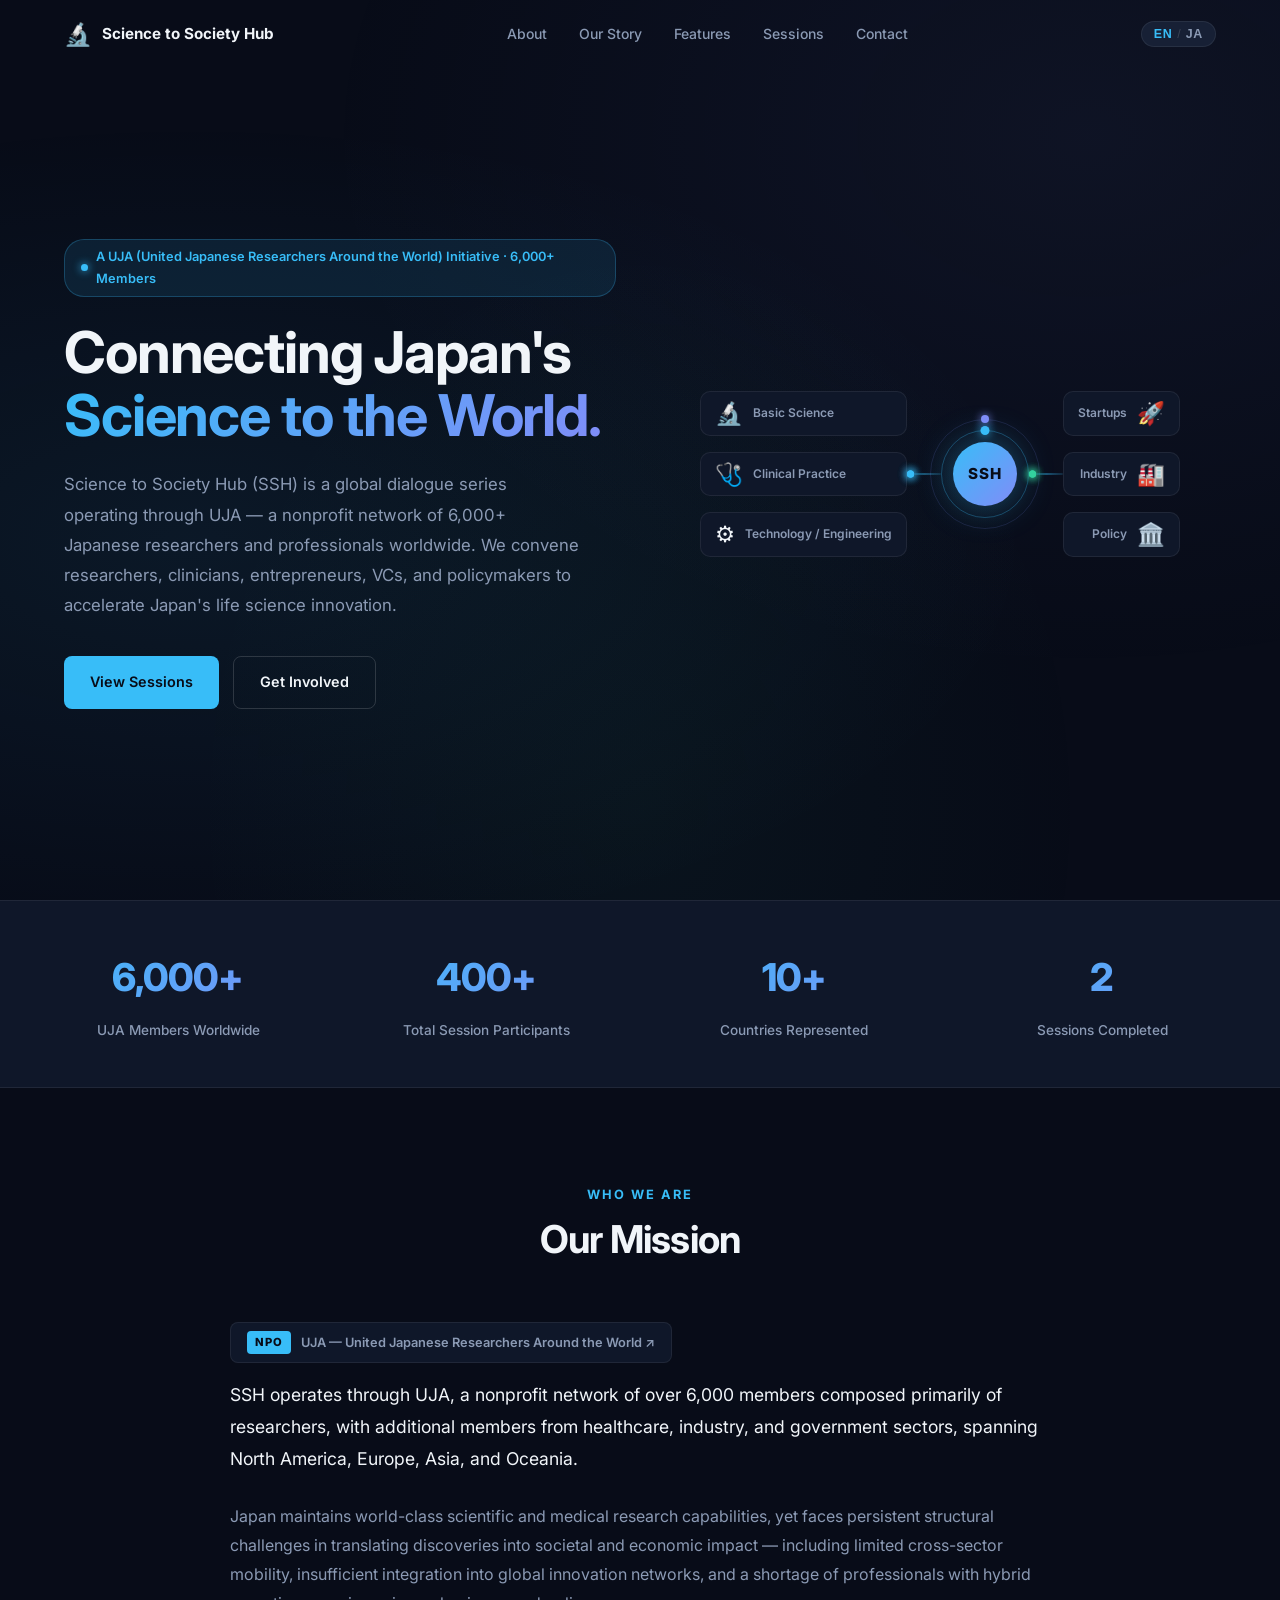
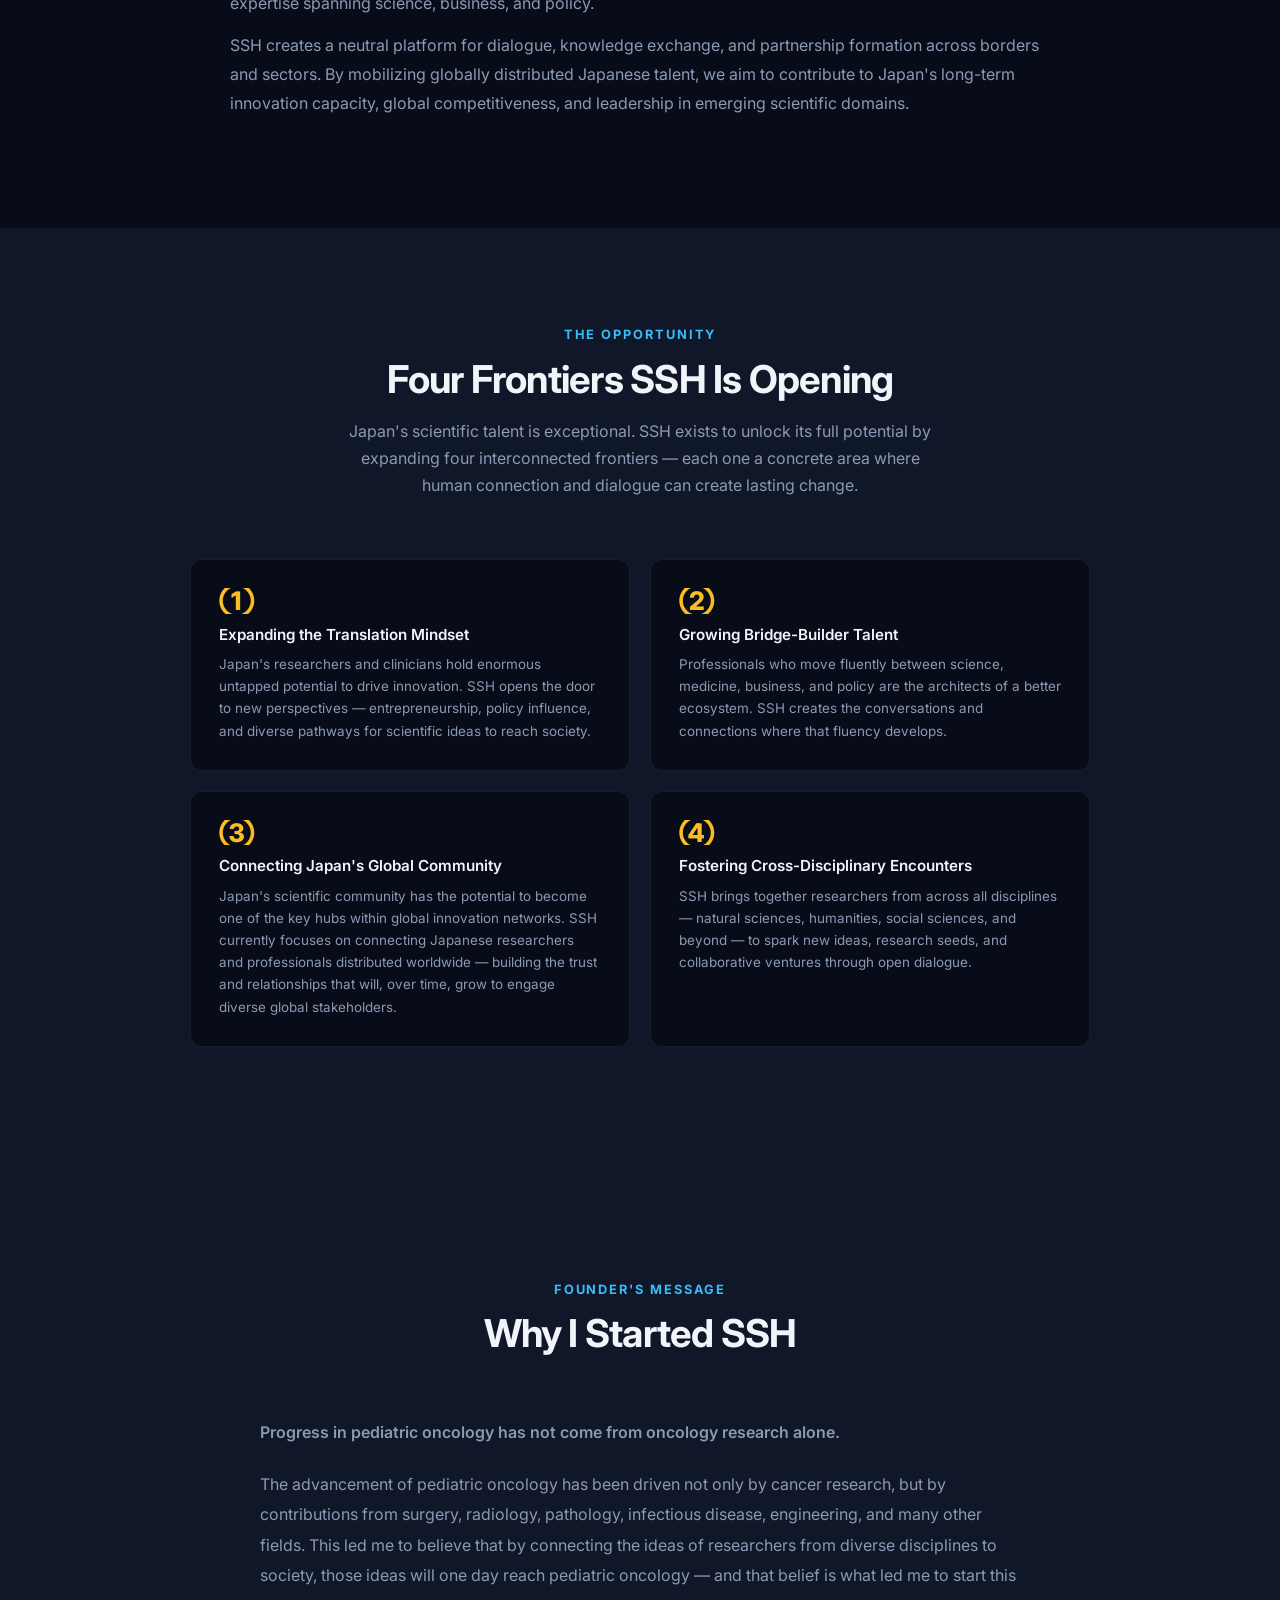
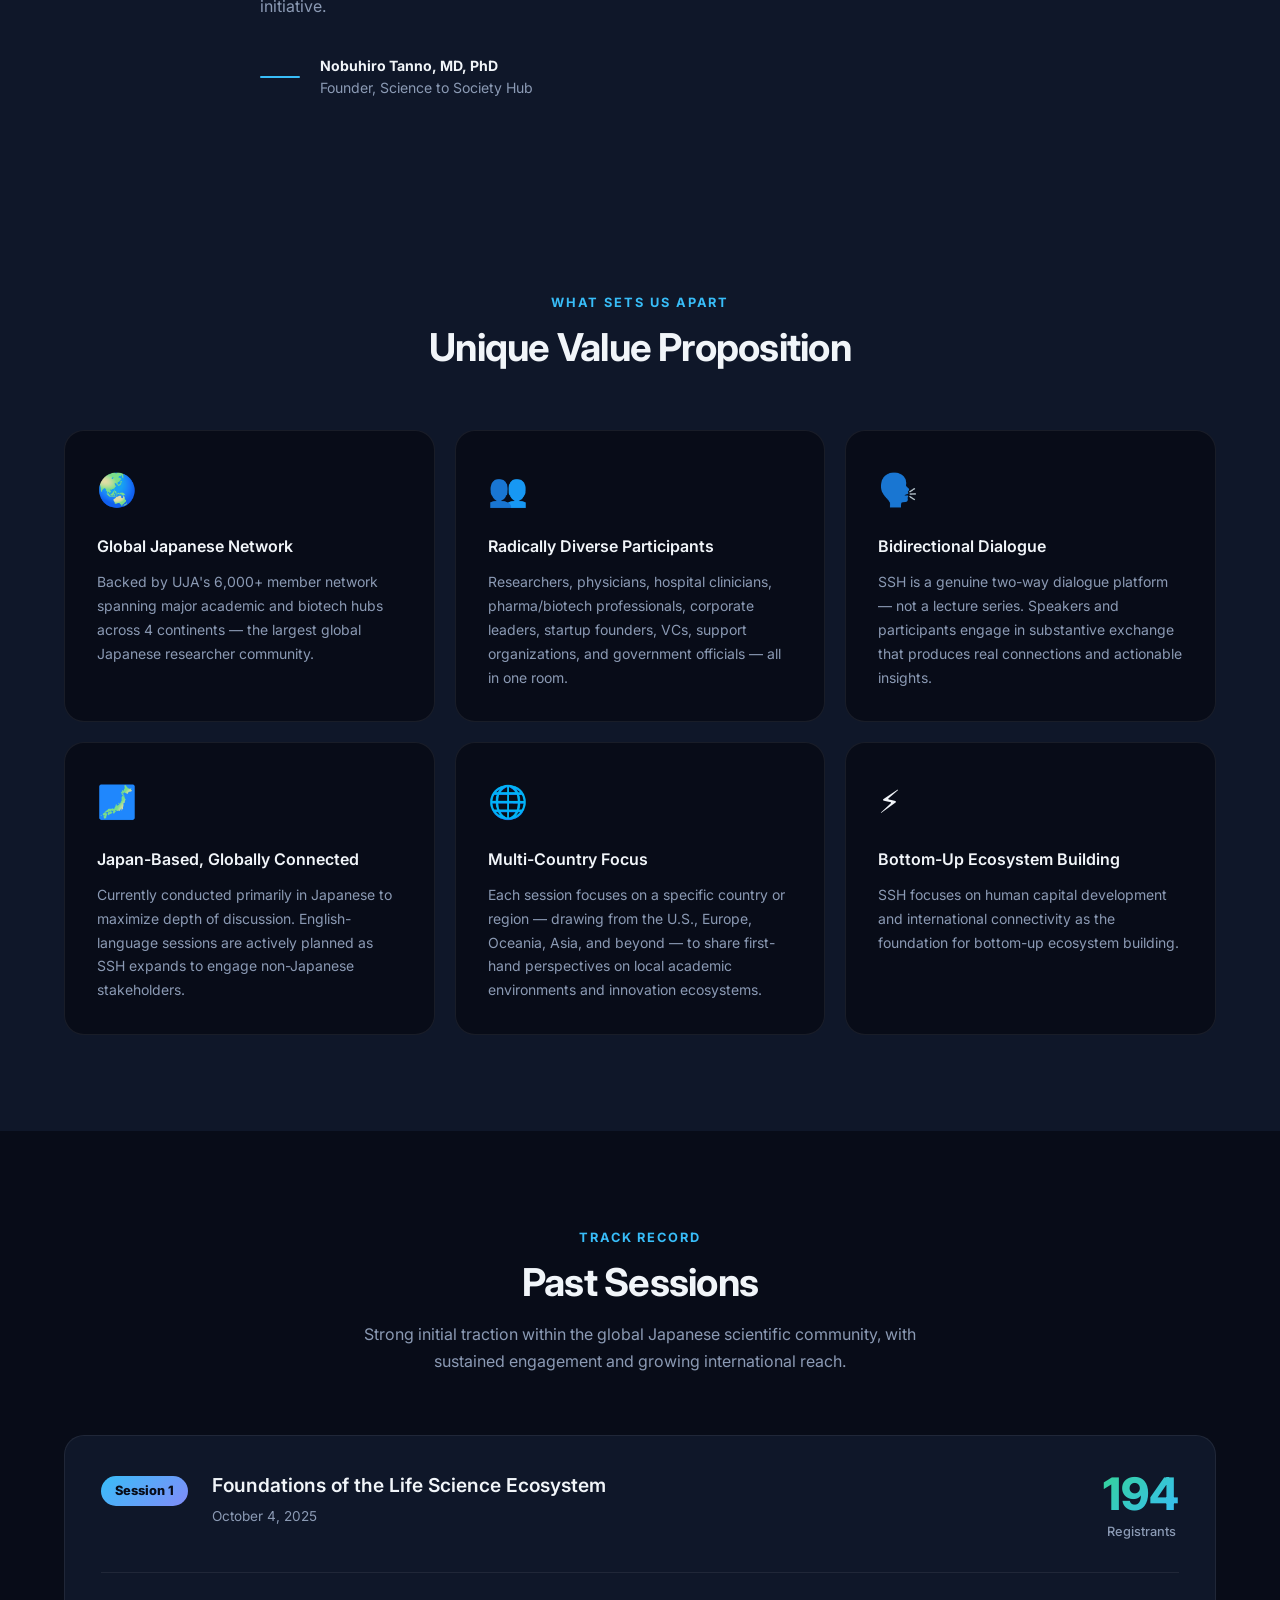
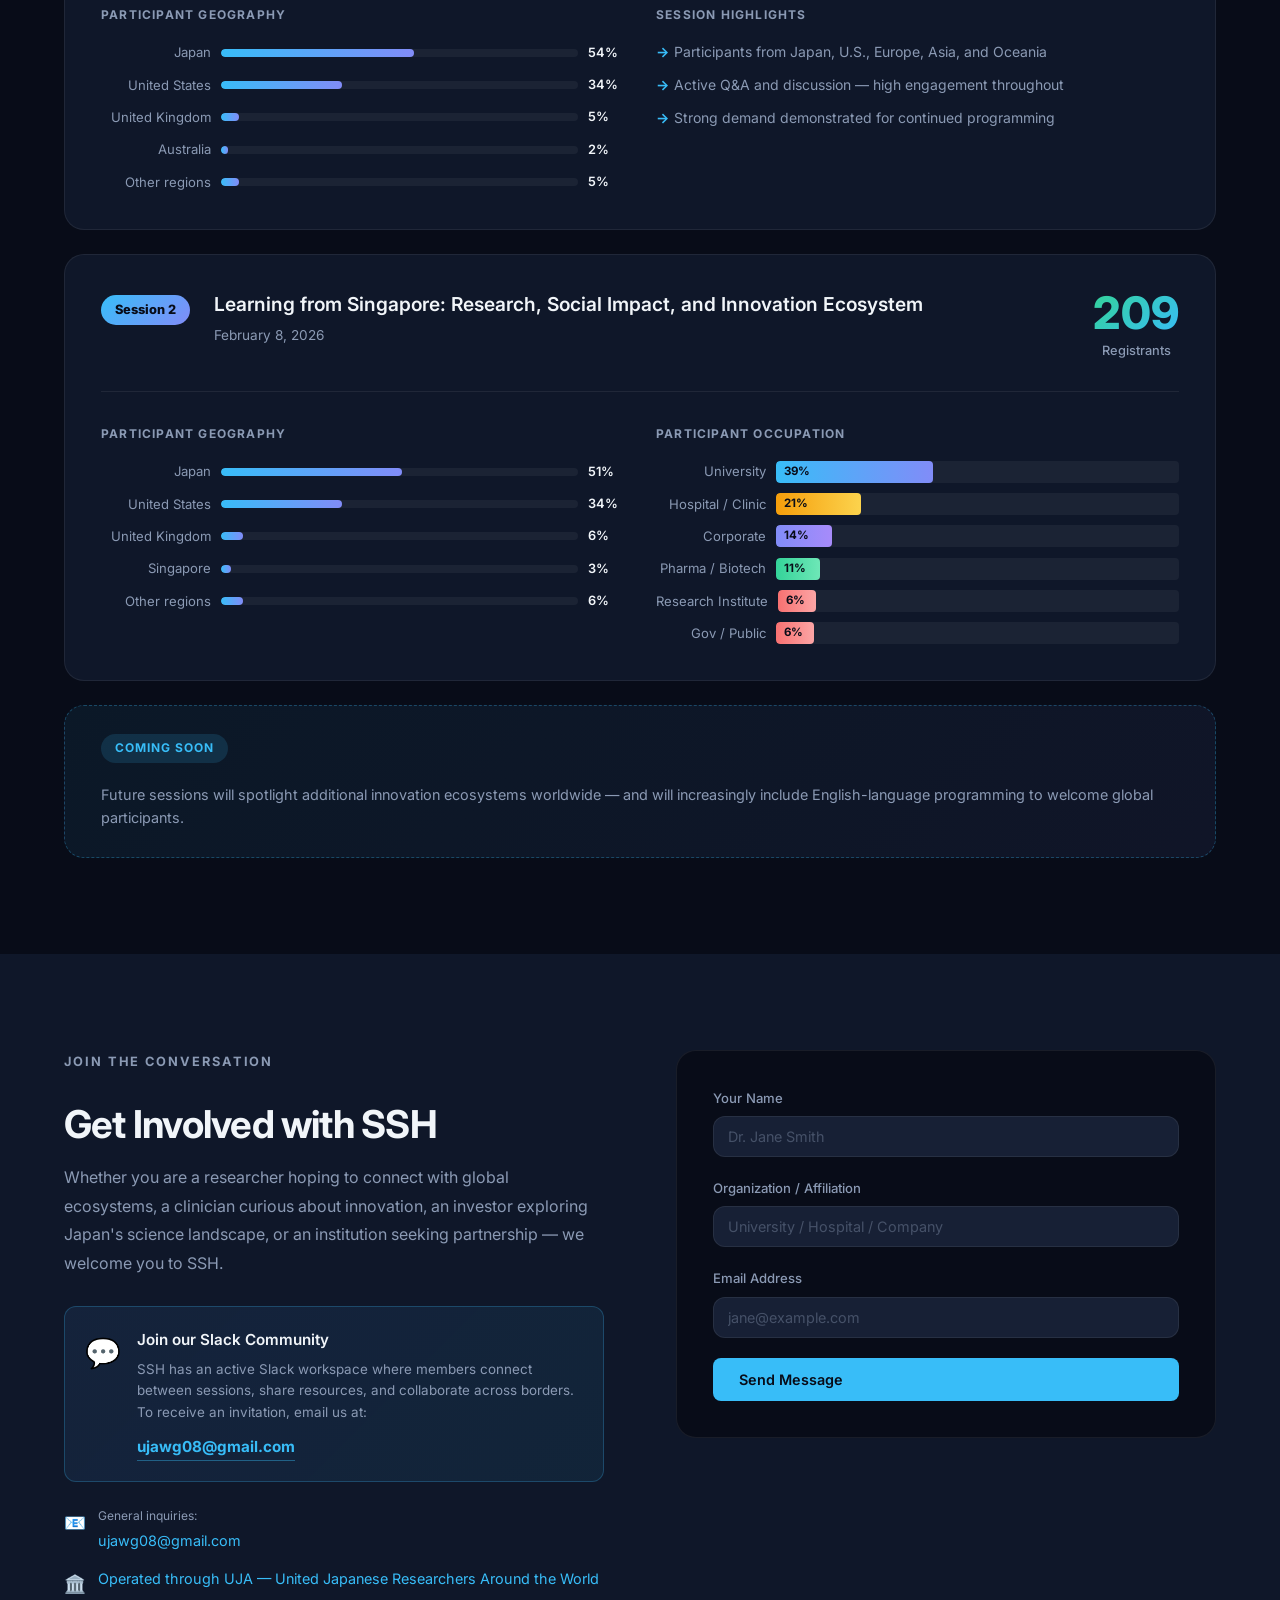
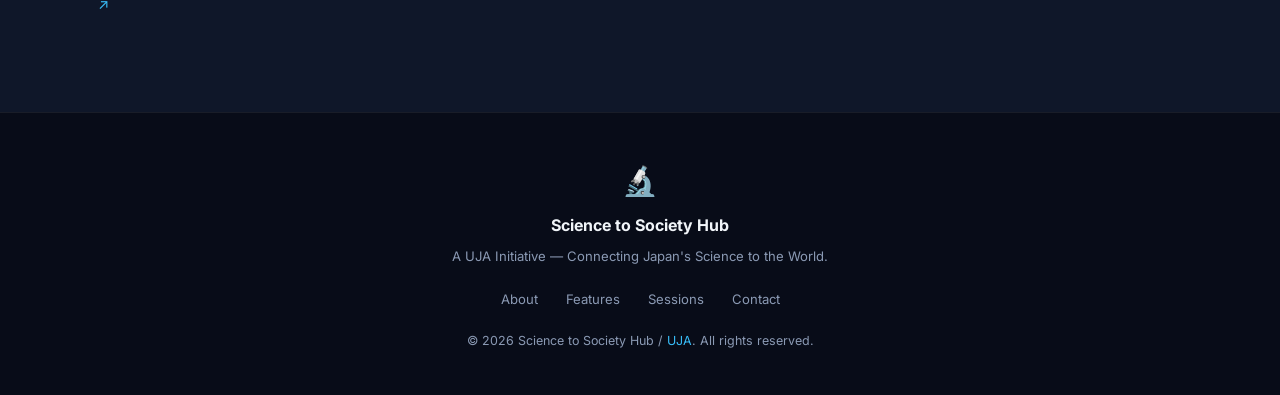
==== commit 98299c01: "Set version-a as main index" ====
--- a/index.html
+++ b/index.html
@@ -21,6 +21,7 @@
 
       <ul class="nav-links">
         <li><a href="#about"    data-en="About"    data-ja="概要">About</a></li>
+        <li><a href="#story"    data-en="Our Story" data-ja="創設者の想い">Our Story</a></li>
         <li><a href="#features" data-en="Features" data-ja="特徴">Features</a></li>
         <li><a href="#sessions" data-en="Sessions" data-ja="開催実績">Sessions</a></li>
         <li><a href="#contact"  data-en="Contact"  data-ja="お問い合わせ">Contact</a></li>
@@ -184,81 +185,72 @@
             </p>
           </div>
 
-          <div class="program-pillars fade-in">
-            <h3 class="pillars-title" data-en="Three Program Pillars" data-ja="3つのプログラム柱">Three Program Pillars</h3>
-            <div class="pillar-card">
-              <div class="pillar-num">01</div>
-              <div class="pillar-content">
-                <h4 data-en="Foster Japan's Life Science Ecosystem" data-ja="日本のライフサイエンス・エコシステムの育成">Foster Japan's Life Science Ecosystem</h4>
-                <p data-en="Introduce researchers and clinicians to innovation, entrepreneurship, and translation pathways. Connect them with VCs, startup founders, and tech-transfer experts." data-ja="研究者や臨床家にイノベーション・起業・トランスレーションの道筋を紹介し、VC・スタートアップ創業者・技術移転専門家と結ぶ。">Introduce researchers and clinicians to innovation, entrepreneurship, and translation pathways. Connect them with VCs, startup founders, and tech-transfer experts.</p>
-              </div>
-            </div>
-            <div class="pillar-card">
-              <div class="pillar-num">02</div>
-              <div class="pillar-content">
-                <h4 data-en="Connect to Global Ecosystems" data-ja="グローバル・エコシステムとの接続">Connect to Global Ecosystems</h4>
-                <p data-en="Create opportunities for Japanese researchers and startups to interact with VCs, universities, and accelerators in North America, Europe, Singapore, and beyond." data-ja="北米・欧州・シンガポール等のVC・大学・アクセラレーターと日本の研究者やスタートアップが交流できる機会を創出する。">Create opportunities for Japanese researchers and startups to interact with VCs, universities, and accelerators in North America, Europe, Singapore, and beyond.</p>
-              </div>
-            </div>
-            <div class="pillar-card">
-              <div class="pillar-num">03</div>
-              <div class="pillar-content">
-                <h4 data-en="Promote Interdisciplinary Innovation" data-ja="学際的イノベーションの促進">Promote Interdisciplinary Innovation</h4>
-                <p data-en="Bridge life sciences with engineering, data science, materials science, and public policy. Generate new research seeds and startup concepts through cross-disciplinary dialogue." data-ja="ライフサイエンスと工学・データサイエンス・材料科学・公共政策を結びつけ、学際的対話から新たな研究シーズやスタートアップ構想を生む。">Bridge life sciences with engineering, data science, materials science, and public policy. Generate new research seeds and startup concepts through cross-disciplinary dialogue.</p>
-              </div>
-            </div>
-          </div>
-        </div>
-      </div>
-    </section>
-
-    <!-- ===== CHALLENGES ===== -->
+        </div>
+      </div>
+    </section>
+
+    <!-- ===== CHALLENGES (Version A: Opportunity Framing) ===== -->
     <section class="challenges" id="challenges">
       <div class="section-container">
         <div class="section-header fade-in">
-          <p class="section-eyebrow" data-en="Why SSH Exists" data-ja="SSHが生まれた理由">Why SSH Exists</p>
-          <h2 class="section-title" data-en="Japan's Ecosystem Challenges" data-ja="日本のエコシステムの課題">Japan's Ecosystem Challenges</h2>
-          <p class="section-subtitle" data-en="Japan has world-class science — yet structural barriers prevent discoveries from reaching society. SSH was founded to directly address these six challenges." data-ja="日本は世界水準の科学力を持ちながら、発見が社会に届かない構造的な障壁があります。SSHはこの6つの課題を正面から解決するために設立されました。">
-            Japan has world-class science — yet structural barriers prevent discoveries from reaching society. SSH was founded to directly address these six challenges.
+          <p class="section-eyebrow" data-en="The Opportunity" data-ja="SSHが目指すもの">The Opportunity</p>
+          <h2 class="section-title" data-en="Four Frontiers SSH Is Opening" data-ja="SSHが切り拓く4つのフロンティア">Four Frontiers SSH Is Opening</h2>
+          <p class="section-subtitle" data-en="Japan's scientific talent is exceptional. SSH exists to unlock its full potential by expanding four interconnected frontiers — each one a concrete area where human connection and dialogue can create lasting change." data-ja="日本の科学的人材は世界に通用します。SSHは、人と人との対話を通じてそのポテンシャルを最大化するために、4つの相互に連動するフロンティアを切り拓きます。">
+            Japan's scientific talent is exceptional. SSH exists to unlock its full potential by expanding four interconnected frontiers — each one a concrete area where human connection and dialogue can create lasting change.
           </p>
         </div>
-        <div class="challenges-grid">
+        <div class="challenges-grid challenges-grid-4">
           <div class="challenge-card fade-in">
             <div class="ch-num">①</div>
-            <h4 data-en="Low Awareness of Translation" data-ja="社会実装への意識の希薄さ">Low Awareness of Translation</h4>
-            <p data-en="Researchers and clinicians have limited interest in commercialization and societal application of their work." data-ja="研究者や医師の事業化・社会実装への関心が低く、研究が社会に届きにくい。">Researchers and clinicians have limited interest in commercialization and societal application of their work.</p>
+            <h4 data-en="Expanding the Translation Mindset" data-ja="社会実装マインドの拡張">Expanding the Translation Mindset</h4>
+            <p data-en="Japan's researchers and clinicians hold enormous untapped potential to drive innovation. SSH opens the door to new perspectives — entrepreneurship, policy influence, and diverse pathways for scientific ideas to reach society." data-ja="日本の研究者や医師は、イノベーションを推進する大きな可能性を秘めています。SSHは、起業・政策・さまざまな経路を通じて科学的アイデアが社会に届くための新たな視点への扉を開きます。">Japan's researchers and clinicians hold enormous untapped potential to drive innovation. SSH opens the door to new perspectives — entrepreneurship, policy influence, and diverse pathways for scientific ideas to reach society.</p>
           </div>
           <div class="challenge-card fade-in">
             <div class="ch-num">②</div>
-            <h4 data-en="Lack of Hybrid Talent" data-ja="人材の多様性・流動性の不足">Lack of Hybrid Talent</h4>
-            <p data-en="Shortage of professionals with cross-disciplinary experience spanning science, business, and policy." data-ja="サイエンス・ビジネス・政策など多分野横断的な経験を持つ人材が圧倒的に不足している。">Shortage of professionals with cross-disciplinary experience spanning science, business, and policy.</p>
+            <h4 data-en="Growing Bridge-Builder Talent" data-ja="ブリッジ人材の育成">Growing Bridge-Builder Talent</h4>
+            <p data-en="Professionals who move fluently between science, medicine, business, and policy are the architects of a better ecosystem. SSH creates the conversations and connections where that fluency develops." data-ja="科学・医療・ビジネス・政策を横断できる人材が、より良いエコシステムを設計します。SSHはそのような越境力が育まれる対話と出会いの場をつくります。">Professionals who move fluently between science, medicine, business, and policy are the architects of a better ecosystem. SSH creates the conversations and connections where that fluency develops.</p>
           </div>
           <div class="challenge-card fade-in">
             <div class="ch-num">③</div>
-            <h4 data-en="Weak Global Connectivity" data-ja="グローバルエコシステムとの接続不足">Weak Global Connectivity</h4>
-            <p data-en="Insufficient ties to overseas VCs, startups, and accelerators leave Japanese science isolated from global ecosystems." data-ja="海外VC・スタートアップ・アクセラレーターとの連携が乏しく、日本の科学がグローバルエコシステムから孤立している。">Insufficient ties to overseas VCs, startups, and accelerators leave Japanese science isolated from global ecosystems.</p>
+            <h4 data-en="Connecting Japan's Global Community" data-ja="日本のグローバルコミュニティをつなぐ">Connecting Japan's Global Community</h4>
+            <p data-en="Japan's scientific community has the potential to become one of the key hubs within global innovation networks. SSH currently focuses on connecting Japanese researchers and professionals distributed worldwide — building the trust and relationships that will, over time, grow to engage diverse global stakeholders." data-ja="日本の科学コミュニティは、世界のイノベーションネットワークの主要な拠点のひとつになれます。SSHは現在、世界に散らばる日本人研究者・専門家をつなぐことに注力し、信頼関係を積み重ねながら、将来的には多様なグローバルステークホルダーを巻き込んでいく展望を持っています。">Japan's scientific community has the potential to become one of the key hubs within global innovation networks. SSH currently focuses on connecting Japanese researchers and professionals distributed worldwide — building the trust and relationships that will, over time, grow to engage diverse global stakeholders.</p>
           </div>
           <div class="challenge-card fade-in">
             <div class="ch-num">④</div>
-            <h4 data-en="Limited Interdisciplinary Collaboration" data-ja="学際的連携の弱さ">Limited Interdisciplinary Collaboration</h4>
-            <p data-en="Innovation from cross-disciplinary collaboration with engineering, data science, and other fields remains underdeveloped." data-ja="工学・データサイエンスなど他分野との協業によるイノベーション創出が限定的で、融合研究が進んでいない。">Innovation from cross-disciplinary collaboration with engineering, data science, and other fields remains underdeveloped.</p>
-          </div>
-          <div class="challenge-card fade-in">
-            <div class="ch-num">⑤</div>
-            <h4 data-en="Funding Scale &amp; Speed Gap" data-ja="資金調達の規模とスピードの差">Funding Scale &amp; Speed Gap</h4>
-            <p data-en="R&amp;D investment in Japan lags significantly behind the U.S. and other global competitors in both scale and speed." data-ja="研究・開発への投資額が米国など競合国と比べて少なく、スピードも遅い。資金調達の規模・速度において大きな格差がある。">R&amp;D investment in Japan lags significantly behind the U.S. and other global competitors in both scale and speed.</p>
-          </div>
-          <div class="challenge-card fade-in">
-            <div class="ch-num">⑥</div>
-            <h4 data-en="Underdeveloped Tech Transfer" data-ja="技術移転機能の弱さ">Underdeveloped Tech Transfer</h4>
-            <p data-en="University and research institution support structures for commercialization remain immature compared to global peers." data-ja="大学・研究機関の事業化支援体制が未整備で、技術移転のエコシステムが十分に機能していない。">University and research institution support structures for commercialization remain immature compared to global peers.</p>
-          </div>
-        </div>
-        <div class="challenges-footer fade-in">
-          <p data-en="SSH directly addresses these barriers — focusing on human capital development and international connectivity, two levers capable of creating impact faster than top-down policy reform." data-ja="SSHはこれらの障壁に直接取り組みます。トップダウンの政策改革よりも素早くインパクトを生み出せる「人材育成」と「国際的連結性」の強化に集中します。">
-            SSH directly addresses these barriers — focusing on human capital development and international connectivity, two levers capable of creating impact faster than top-down policy reform.
+            <h4 data-en="Fostering Cross-Disciplinary Encounters" data-ja="学際的な出会いの創出">Fostering Cross-Disciplinary Encounters</h4>
+            <p data-en="SSH brings together researchers from across all disciplines — natural sciences, humanities, social sciences, and beyond — to spark new ideas, research seeds, and collaborative ventures through open dialogue." data-ja="SSHは多様な学術的背景を持つ研究者が集い、開かれた対話から新たな研究シーズや協働の構想を生み出す場をつくります。">SSH brings together researchers from across all disciplines — natural sciences, humanities, social sciences, and beyond — to spark new ideas, research seeds, and collaborative ventures through open dialogue.</p>
+          </div>
+        </div>
+      </div>
+    </section>
+
+    <!-- ===== FOUNDER STORY ===== -->
+    <section class="founder-story" id="story">
+      <div class="section-container">
+
+        <div class="section-header fade-in">
+          <p class="section-eyebrow" data-en="Founder's Message" data-ja="創設者の想い">Founder's Message</p>
+          <h2 class="section-title" data-en="Why I Started SSH" data-ja="SSHを始めた理由">Why I Started SSH</h2>
+        </div>
+
+        <div class="story-body fade-in">
+          <p class="story-lead" data-en="Progress in pediatric oncology has not come from oncology research alone." data-ja="小児がんの医療は、がん研究だけで進歩してきたわけではありません。">
+            Progress in pediatric oncology has not come from oncology research alone.
           </p>
-        </div>
+
+          <p data-en="The advancement of pediatric oncology has been driven not only by cancer research, but by contributions from surgery, radiology, pathology, infectious disease, engineering, and many other fields. This led me to believe that by connecting the ideas of researchers from diverse disciplines to society, those ideas will one day reach pediatric oncology — and that belief is what led me to start this initiative." data-ja="小児がん医療の発展はがん研究だけでなく、外科学、放射線医学、病理学、感染症学、工学など様々な分野によってなされてきました。このことから、様々な研究者のアイデアを社会に繋げれば、小児がん医療にいつか届くと考え、この会を始めました。">
+            The advancement of pediatric oncology has been driven not only by cancer research, but by contributions from surgery, radiology, pathology, infectious disease, engineering, and many other fields. This led me to believe that by connecting the ideas of researchers from diverse disciplines to society, those ideas will one day reach pediatric oncology — and that belief is what led me to start this initiative.
+          </p>
+
+          <div class="story-sig fade-in">
+            <div class="story-sig-line"></div>
+            <p>
+              <strong>Nobuhiro Tanno, MD, PhD</strong><br />
+              <span data-en="Founder, Science to Society Hub" data-ja="Science to Society Hub 創設者">Founder, Science to Society Hub</span>
+            </p>
+          </div>
+        </div>
+
       </div>
     </section>
 
@@ -293,12 +285,12 @@
           <div class="feature-card fade-in">
             <div class="feature-icon">🌐</div>
             <h3 data-en="Multi-Country Focus" data-ja="多国間フォーカス">Multi-Country Focus</h3>
-            <p data-en="Each session spotlights a specific country or region — U.S., Singapore, Europe, and beyond — enabling comparative learning and direct partnership formation with each ecosystem." data-ja="各セッションでは米国・シンガポール・欧州など特定の国・地域に焦点を当て、比較学習と各エコシステムとの直接的なパートナーシップ形成を可能にします。">Each session spotlights a specific country or region — U.S., Singapore, Europe, and beyond — enabling comparative learning and direct partnership formation with each ecosystem.</p>
+            <p data-en="Each session focuses on a specific country or region — drawing from the U.S., Europe, Oceania, Asia, and beyond — to share first-hand perspectives on local academic environments and innovation ecosystems." data-ja="各セッションでは米国・欧州・オセアニア・アジアなどから特定の国・地域に焦点を当て、現地のアカデミアやイノベーション・エコシステムの現況をシェアしていきます。">Each session focuses on a specific country or region — drawing from the U.S., Europe, Oceania, Asia, and beyond — to share first-hand perspectives on local academic environments and innovation ecosystems.</p>
           </div>
           <div class="feature-card fade-in">
             <div class="feature-icon">⚡</div>
             <h3 data-en="Bottom-Up Ecosystem Building" data-ja="ボトムアップのエコシステム形成">Bottom-Up Ecosystem Building</h3>
-            <p data-en="Where top-down policy changes are slow, SSH focuses on human capital development and international connectivity — domains that create impact quickly and durably." data-ja="トップダウンの政策変更が遅い中、SSHは人材育成と国際的な連結性に集中。素早く持続的なインパクトを生み出せる領域で動きます。">Where top-down policy changes are slow, SSH focuses on human capital development and international connectivity — domains that create impact quickly and durably.</p>
+            <p data-en="SSH focuses on human capital development and international connectivity as the foundation for bottom-up ecosystem building." data-ja="SSHは人材育成と国際的な連結性に集中し、ボトムアップのエコシステム形成を目指します。">SSH focuses on human capital development and international connectivity as the foundation for bottom-up ecosystem building.</p>
           </div>
         </div>
       </div>
@@ -500,9 +492,6 @@
           </div>
 
           <form class="contact-form fade-in" id="contact-form" novalidate>
-            <div class="form-intro">
-              <p data-en="Send us a message and we'll get back to you within 2 business days." data-ja="メッセージをお送りください。2営業日以内にご返信いたします。">Send us a message and we'll get back to you within 2 business days.</p>
-            </div>
             <div class="form-group">
               <label for="name" data-en="Your Name" data-ja="お名前">Your Name</label>
               <input type="text" id="name" name="name" required
@@ -520,13 +509,6 @@
               <input type="email" id="email" name="email" required
                 data-placeholder-en="jane@example.com" data-placeholder-ja="taro@example.com"
                 placeholder="jane@example.com" />
-            </div>
-            <div class="form-group">
-              <label for="message" data-en="Message" data-ja="メッセージ">Message</label>
-              <textarea id="message" name="message" rows="4" required
-                data-placeholder-en="Tell us about yourself and how you'd like to get involved..."
-                data-placeholder-ja="自己紹介と、どのようにSSHに関わりたいかをお聞かせください..."
-                placeholder="Tell us about yourself and how you'd like to get involved..."></textarea>
             </div>
             <button type="submit" class="btn btn-primary" data-en="Send Message" data-ja="送信する">Send Message</button>
           </form>
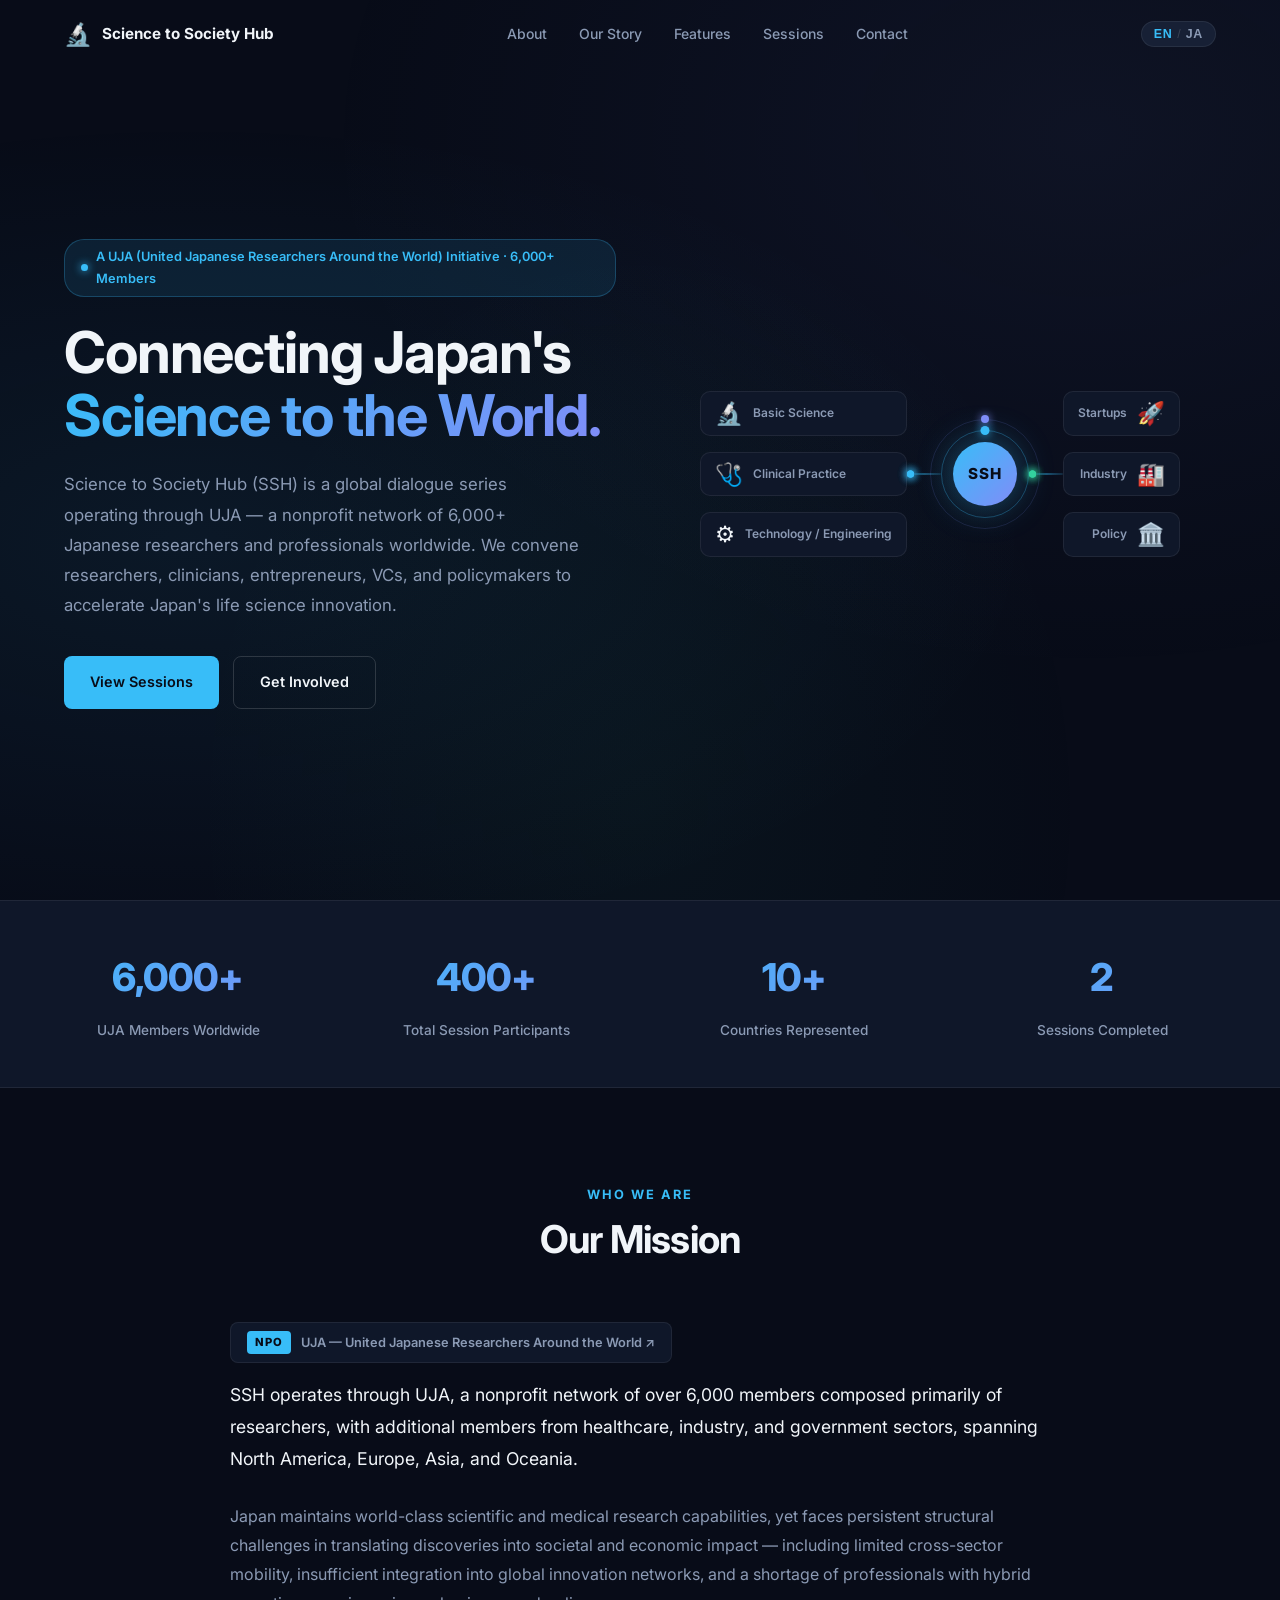
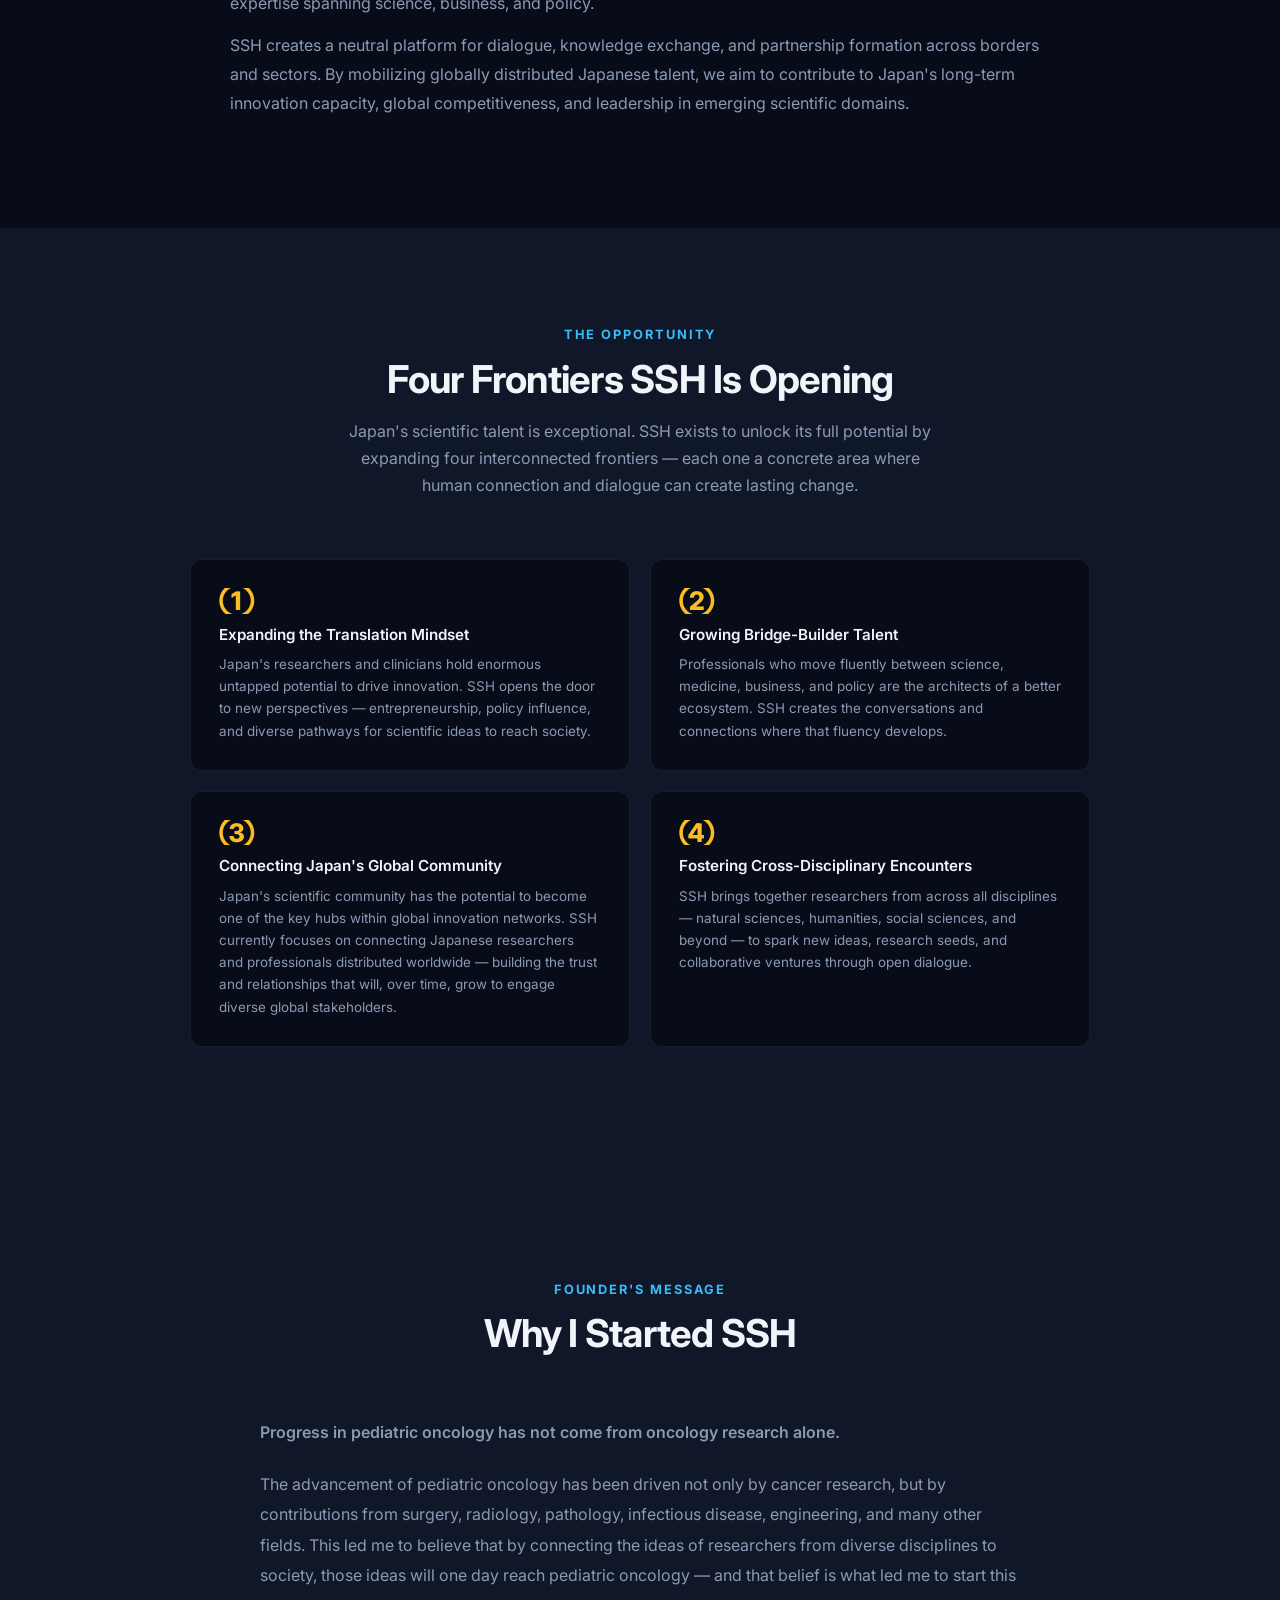
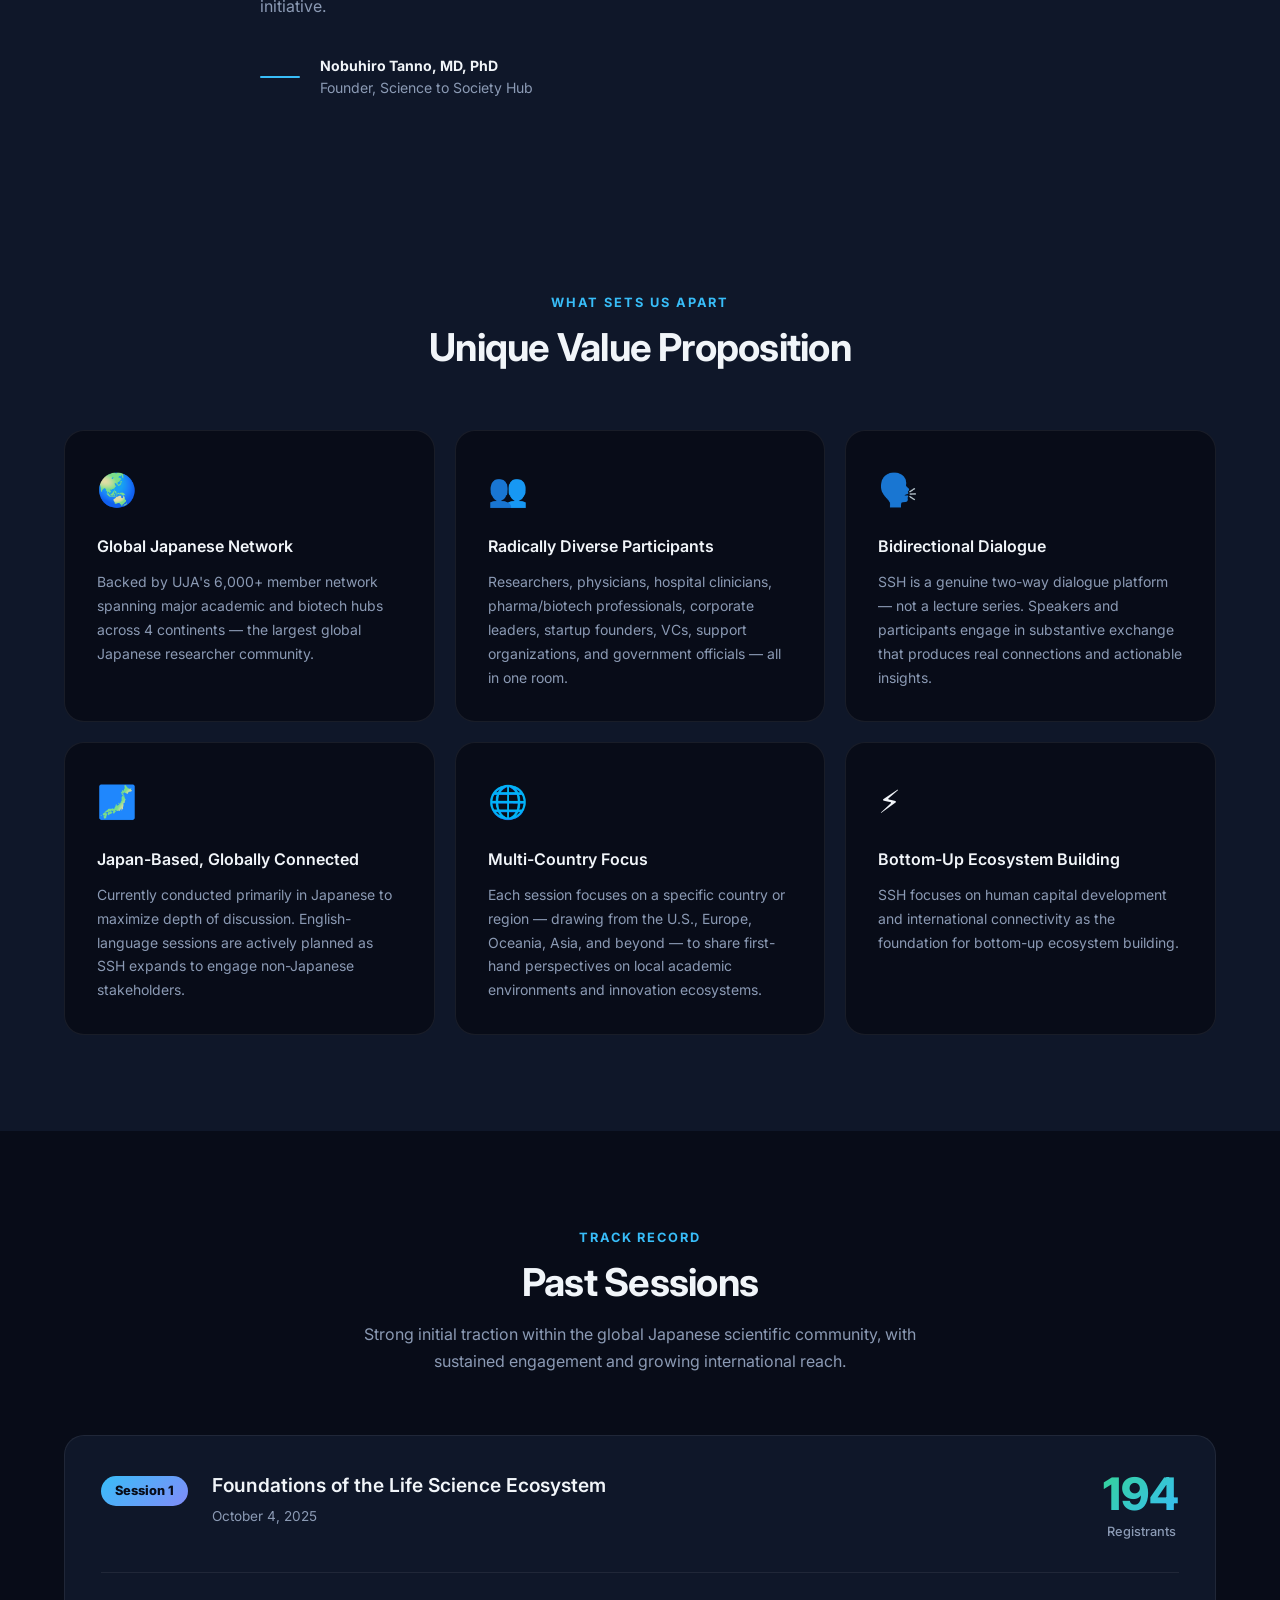
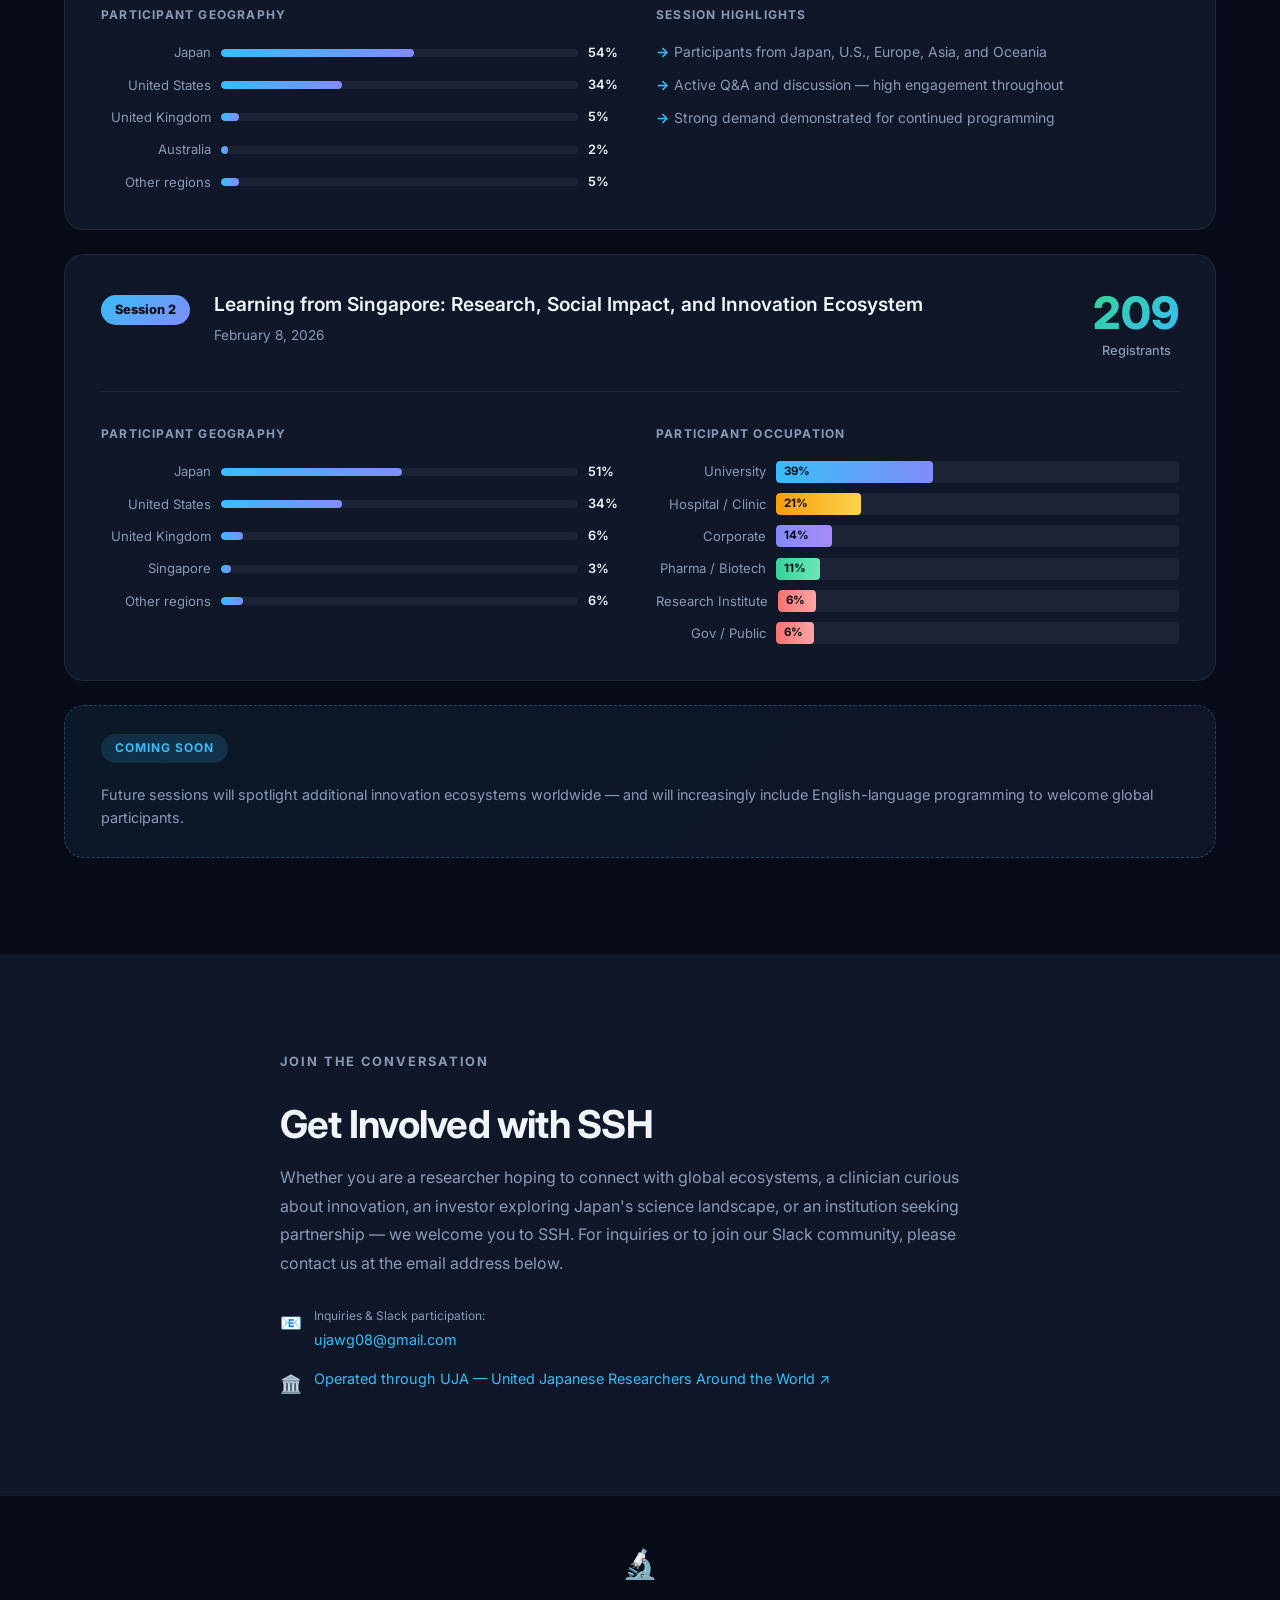
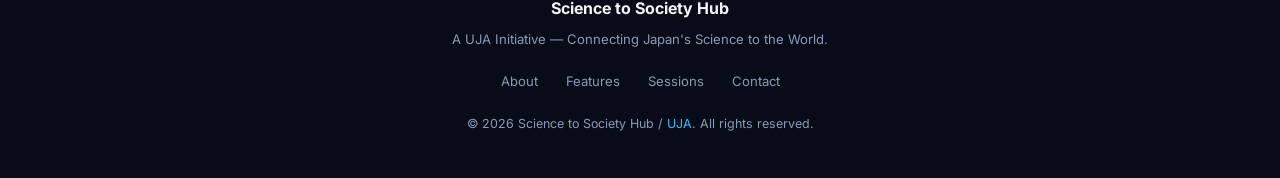
==== commit 852da290: "Simplify contact section to email only" ====
--- a/index.html
+++ b/index.html
@@ -453,30 +453,19 @@
     <!-- ===== CONTACT ===== -->
     <section class="contact" id="contact">
       <div class="section-container">
-        <div class="contact-inner">
+        <div class="contact-inner contact-inner-single">
           <div class="contact-info fade-in">
             <p class="section-eyebrow" data-en="Join the Conversation" data-ja="参加・お問い合わせ">Join the Conversation</p>
             <h2 class="section-title" data-en="Get Involved with SSH" data-ja="SSHに参加しよう">Get Involved with SSH</h2>
-            <p data-en="Whether you are a researcher hoping to connect with global ecosystems, a clinician curious about innovation, an investor exploring Japan's science landscape, or an institution seeking partnership — we welcome you to SSH." data-ja="グローバルなエコシステムとつながりたい研究者、イノベーションに関心を持つ臨床家、日本の科学を探求する投資家、パートナーシップを模索する機関など — どなたでもSSHへの参加を歓迎します。">
-              Whether you are a researcher hoping to connect with global ecosystems, a clinician curious about innovation, an investor exploring Japan's science landscape, or an institution seeking partnership — we welcome you to SSH.
+            <p data-en="Whether you are a researcher hoping to connect with global ecosystems, a clinician curious about innovation, an investor exploring Japan's science landscape, or an institution seeking partnership — we welcome you to SSH. For inquiries or to join our Slack community, please contact us at the email address below." data-ja="グローバルなエコシステムとつながりたい研究者、イノベーションに関心を持つ臨床家、日本の科学を探求する投資家、パートナーシップを模索する機関など — どなたでもSSHへの参加を歓迎します。参加のご希望やお問い合わせは以下のメールアドレスまでお気軽にご連絡ください。">
+              Whether you are a researcher hoping to connect with global ecosystems, a clinician curious about innovation, an investor exploring Japan's science landscape, or an institution seeking partnership — we welcome you to SSH. For inquiries or to join our Slack community, please contact us at the email address below.
             </p>
-
-            <div class="slack-cta fade-in">
-              <div class="slack-icon">💬</div>
-              <div class="slack-text">
-                <h4 data-en="Join our Slack Community" data-ja="Slackコミュニティに参加する">Join our Slack Community</h4>
-                <p data-en="SSH has an active Slack workspace where members connect between sessions, share resources, and collaborate across borders. To receive an invitation, email us at:" data-ja="SSHではセッション間でもメンバーがつながり、情報共有・国際的コラボレーションができるSlackワークスペースを運営しています。参加ご希望の方はメールでご連絡ください：">
-                  SSH has an active Slack workspace where members connect between sessions, share resources, and collaborate across borders. To receive an invitation, email us at:
-                </p>
-                <a href="mailto:ujawg08@gmail.com" class="slack-email">ujawg08@gmail.com</a>
-              </div>
-            </div>
 
             <div class="contact-details">
               <div class="contact-item">
                 <span class="contact-icon">📧</span>
                 <div>
-                  <span data-en="General inquiries:" data-ja="一般お問い合わせ：">General inquiries:</span>
+                  <span data-en="Inquiries &amp; Slack participation:" data-ja="お問い合わせ・Slack参加希望：">Inquiries &amp; Slack participation:</span>
                   <a href="mailto:ujawg08@gmail.com">ujawg08@gmail.com</a>
                 </div>
               </div>
@@ -490,28 +479,6 @@
               </div>
             </div>
           </div>
-
-          <form class="contact-form fade-in" id="contact-form" novalidate>
-            <div class="form-group">
-              <label for="name" data-en="Your Name" data-ja="お名前">Your Name</label>
-              <input type="text" id="name" name="name" required
-                data-placeholder-en="Dr. Jane Smith" data-placeholder-ja="山田 太郎"
-                placeholder="Dr. Jane Smith" />
-            </div>
-            <div class="form-group">
-              <label for="org" data-en="Organization / Affiliation" data-ja="所属機関">Organization / Affiliation</label>
-              <input type="text" id="org" name="org"
-                data-placeholder-en="University / Hospital / Company" data-placeholder-ja="大学 / 病院 / 企業など"
-                placeholder="University / Hospital / Company" />
-            </div>
-            <div class="form-group">
-              <label for="email" data-en="Email Address" data-ja="メールアドレス">Email Address</label>
-              <input type="email" id="email" name="email" required
-                data-placeholder-en="jane@example.com" data-placeholder-ja="taro@example.com"
-                placeholder="jane@example.com" />
-            </div>
-            <button type="submit" class="btn btn-primary" data-en="Send Message" data-ja="送信する">Send Message</button>
-          </form>
         </div>
       </div>
     </section>
--- a/css/style.css
+++ b/css/style.css
@@ -617,6 +617,7 @@
    ============================================================ */
 .contact { background: var(--color-surface); }
 .contact-inner { display: grid; grid-template-columns: 1fr 1fr; gap: 72px; align-items: start; }
+.contact-inner-single { grid-template-columns: 1fr; max-width: 720px; margin: 0 auto; }
 .contact-info .section-title { text-align: left; margin-top: 10px; margin-bottom: 16px; }
 .contact-info p { color: var(--color-text-muted); line-height: 1.8; margin-bottom: 28px; }
 .contact-details { display: flex; flex-direction: column; gap: 14px; }
